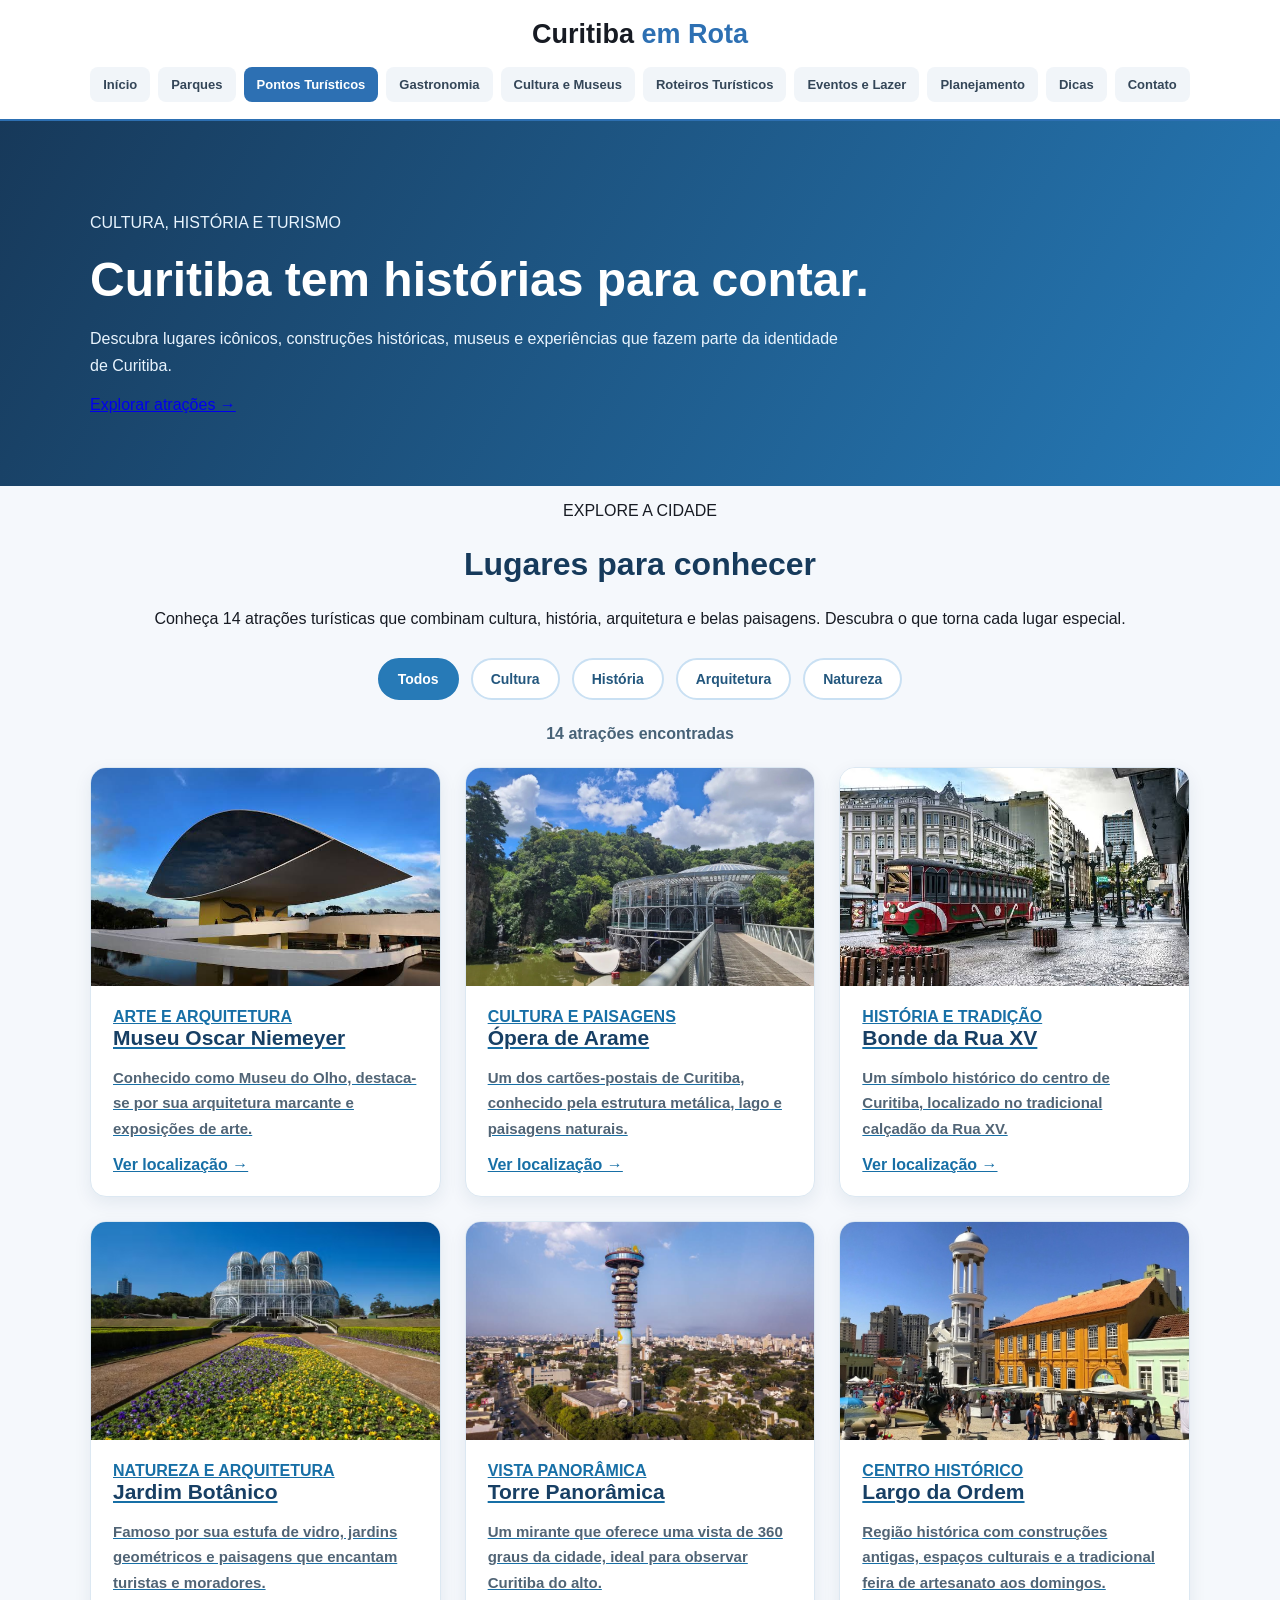
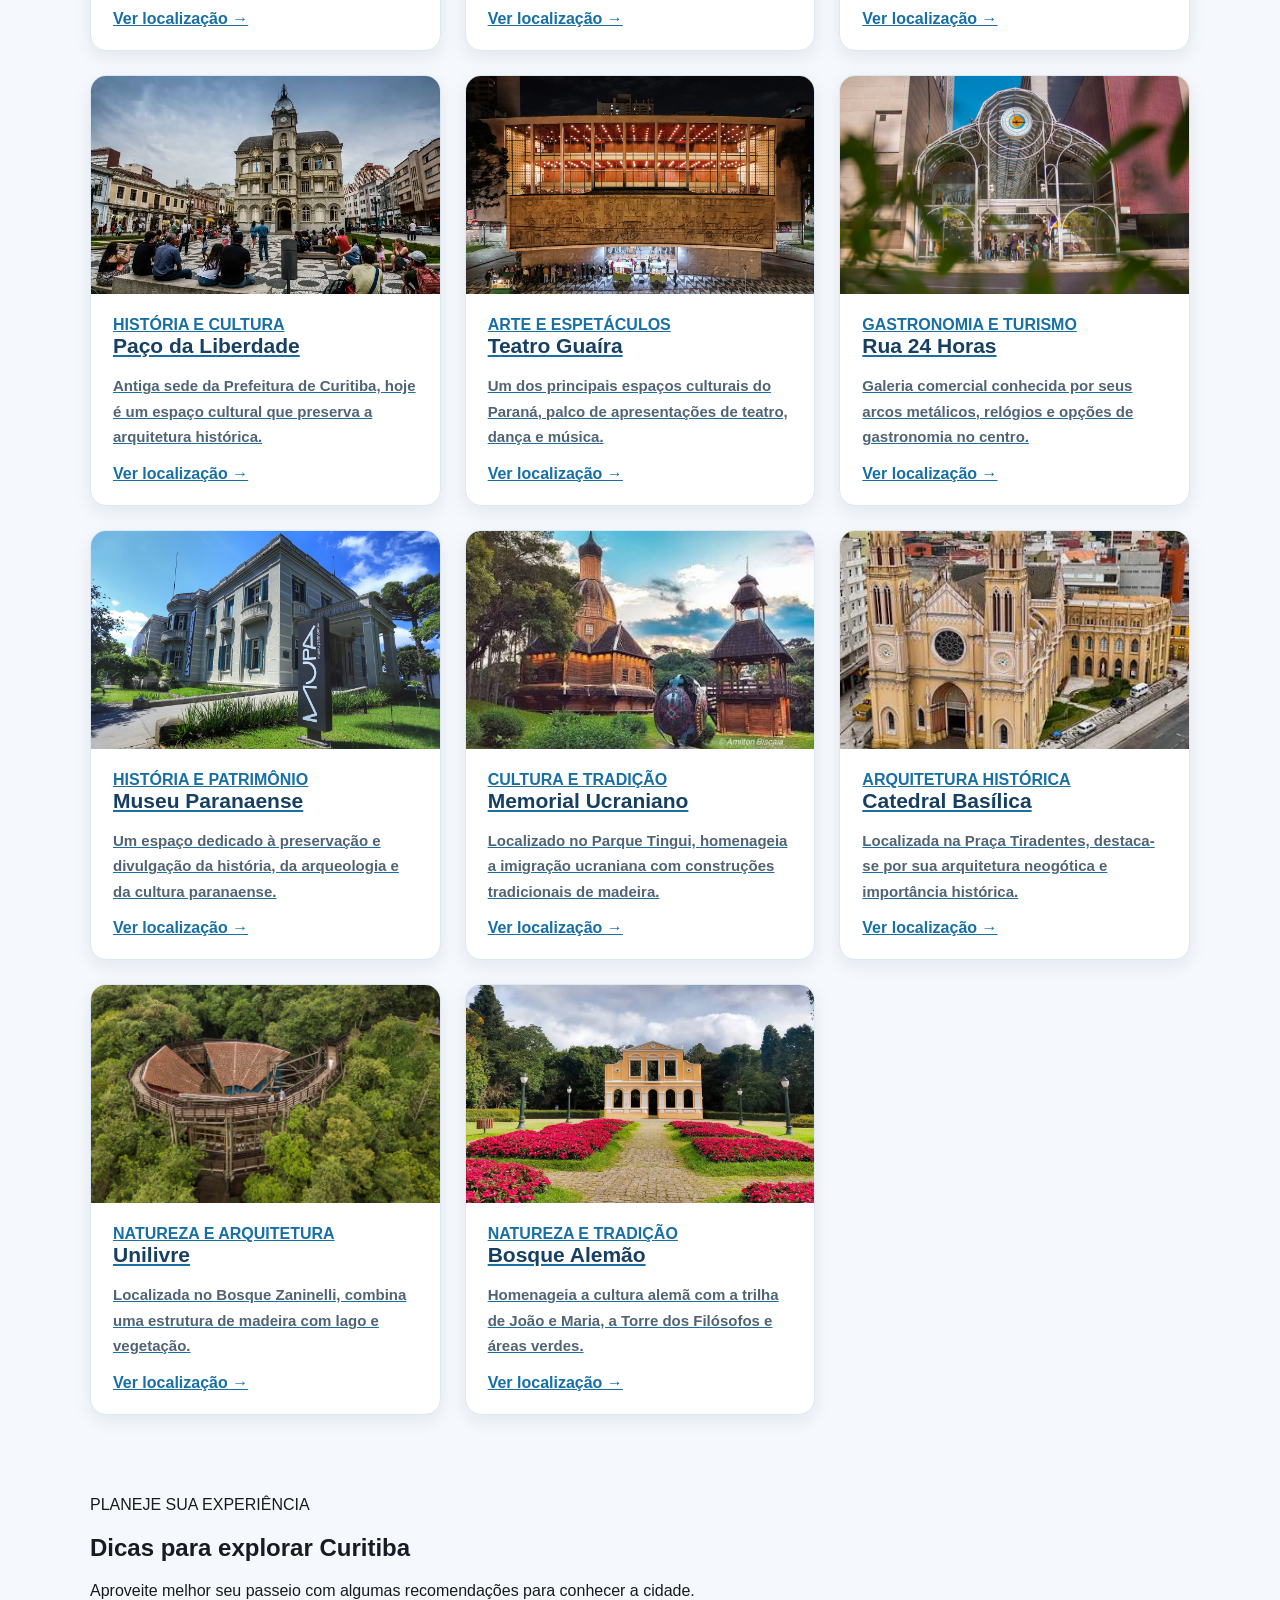
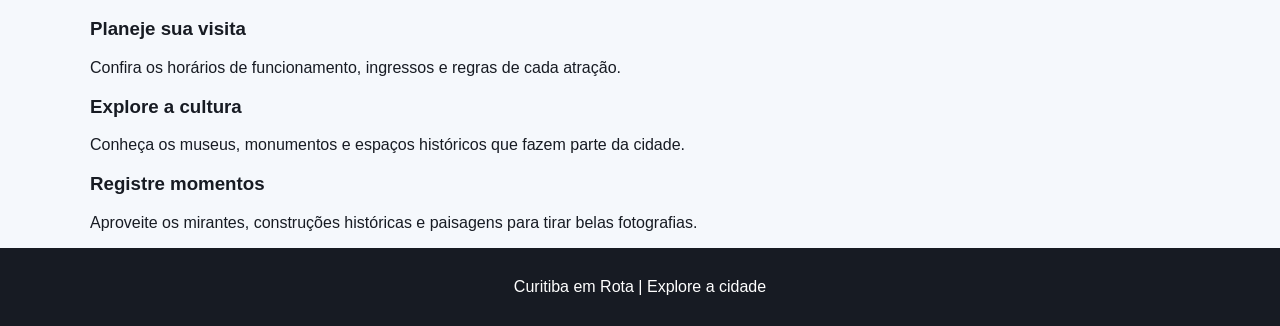
==== Projeto Curitiba em Rota.2026 - Copia/HTML/pontos.turisticos.html @ 4f5a489b "Primeira versão completa do Curitiba em Rota" ====
<!DOCTYPE html>
<html lang="pt-BR">

<head>
    <meta charset="UTF-8">
    <meta name="viewport" content="width=device-width, initial-scale=1.0">
    <meta name="description" content="Conheça os principais pontos turísticos, culturais e históricos de Curitiba.">

    <title>Pontos Turísticos | Curitiba em Rota</title>

    <link rel="stylesheet" href="../CSS/style.css">
    <script src="../JavaScripts/pontos.turisticos.js" defer></script>
</head>

<body class="pagina-turismo">

    <header class="topo">
        <div class="container topo-conteudo">

            <a href="index.html" class="logo">
                Curitiba <span>em Rota</span>
            </a>

            <nav class="menu" aria-label="Menu principal">
                <a href="index.html">Início</a>
                <a href="parques.html">Parques</a>
                <a href="pontos.turisticos.html" aria-current="page">Pontos Turísticos</a>
                <a href="gastronomia.html">Gastronomia</a>
                <a href="cultura.html">Cultura e Museus</a>
                <a href="roteiros.html">Roteiros Turísticos</a>
                <a href="eventos.html">Eventos e Lazer</a>
                <a href="planejamento.html">Planejamento</a>
                <a href="dicas.html">Dicas</a>
                <a href="contato.html">Contato</a>
            </nav>

        </div>
    </header>

    <main>

        <section class="tour-hero">
            <div class="container">

                <p class="tour-etiqueta">
                    CULTURA, HISTÓRIA E TURISMO
                </p>

                <h1>Curitiba tem histórias para contar.</h1>

                <p class="tour-descricao">
                    Descubra lugares icônicos, construções históricas,
                    museus e experiências que fazem parte da
                    identidade de Curitiba.
                </p>

                <a href="#atracoes" class="tour-botao">
                    Explorar atrações →
                </a>

            </div>
        </section>

        <section id="atracoes" class="tour-destinos container">

            <div class="tour-cabecalho">

                <p class="tour-subetiqueta">EXPLORE A CIDADE</p>

                <h2>Lugares para conhecer</h2>

                <p>
                    Conheça 14 atrações turísticas que combinam
                    cultura, história, arquitetura e belas paisagens.
                    Descubra o que torna cada lugar especial.
                </p>

            </div>

            <div class="tour-filtros" role="group" aria-label="Filtrar pontos turísticos">

                <button class="tour-filtro ativo" type="button"
                    data-filtro="todos" aria-pressed="true">
                    Todos
                </button>

                <button class="tour-filtro" type="button"
                    data-filtro="cultura" aria-pressed="false">
                    Cultura
                </button>

                <button class="tour-filtro" type="button"
                    data-filtro="historia" aria-pressed="false">
                    História
                </button>

                <button class="tour-filtro" type="button"
                    data-filtro="arquitetura" aria-pressed="false">
                    Arquitetura
                </button>

                <button class="tour-filtro" type="button"
                    data-filtro="natureza" aria-pressed="false">
                    Natureza
                </button>

            </div>

            <p id="tour-resultado" class="tour-resultado" aria-live="polite">
                14 atrações encontradas
            </p>

            <div class="tour-grade">

                <article class="tour-cartao" data-categorias="cultura arquitetura">
                    <a href="https://www.google.com/maps/search/?api=1&amp;query=Museu+Oscar+Niemeyer+Curitiba"
                        target="_blank" rel="noopener noreferrer">

                        <img src="../Imagem/images.mon.jpg"
                            alt="Museu Oscar Niemeyer" loading="lazy">

                        <div class="tour-cartao-conteudo">
                            <span>ARTE E ARQUITETURA</span>
                            <h3>Museu Oscar Niemeyer</h3>
                            <p>
                                Conhecido como Museu do Olho,
                                destaca-se por sua arquitetura
                                marcante e exposições de arte.
                            </p>
                            <strong>Ver localização →</strong>
                        </div>
                    </a>
                </article>

                <article class="tour-cartao" data-categorias="cultura arquitetura">
                    <a href="https://www.google.com/maps/search/?api=1&amp;query=Opera+de+Arame+Curitiba"
                        target="_blank" rel="noopener noreferrer">

                        <img src="../Imagem/opera-de-arame.pjg.png"
                            alt="Ópera de Arame" loading="lazy">

                        <div class="tour-cartao-conteudo">
                            <span>CULTURA E PAISAGENS</span>
                            <h3>Ópera de Arame</h3>
                            <p>
                                Um dos cartões-postais de Curitiba,
                                conhecido pela estrutura metálica,
                                lago e paisagens naturais.
                            </p>
                            <strong>Ver localização →</strong>
                        </div>
                    </a>
                </article>

                <article class="tour-cartao" data-categorias="historia">
                    <a href="https://www.google.com/maps/search/?api=1&amp;query=Bondinho+Rua+XV+Curitiba"
                        target="_blank" rel="noopener noreferrer">

                        <img src="../Imagem/bondinho.jpg"
                            alt="Bonde da Rua XV" loading="lazy">

                        <div class="tour-cartao-conteudo">
                            <span>HISTÓRIA E TRADIÇÃO</span>
                            <h3>Bonde da Rua XV</h3>
                            <p>
                                Um símbolo histórico do centro de Curitiba,
                                localizado no tradicional calçadão da Rua XV.
                            </p>
                            <strong>Ver localização →</strong>
                        </div>
                    </a>
                </article>

                <article class="tour-cartao" data-categorias="natureza arquitetura">
                    <a href="https://www.google.com/maps/search/?api=1&amp;query=Jardim+Botanico+Curitiba"
                        target="_blank" rel="noopener noreferrer">

                        <img src="../Imagem/Jardim botanico.png"
                            alt="Jardim Botânico de Curitiba" loading="lazy">

                        <div class="tour-cartao-conteudo">
                            <span>NATUREZA E ARQUITETURA</span>
                            <h3>Jardim Botânico</h3>
                            <p>
                                Famoso por sua estufa de vidro,
                                jardins geométricos e paisagens que encantam
                                turistas e moradores.
                            </p>
                            <strong>Ver localização →</strong>
                        </div>
                    </a>
                </article>

                <article class="tour-cartao" data-categorias="arquitetura">
                    <a href="https://www.google.com/maps/search/?api=1&amp;query=Torre+Panoramica+Curitiba"
                        target="_blank" rel="noopener noreferrer">

                        <img src="../Imagem/Torre.panoramica.jpg"
                            alt="Torre Panorâmica de Curitiba" loading="lazy">

                        <div class="tour-cartao-conteudo">
                            <span>VISTA PANORÂMICA</span>
                            <h3>Torre Panorâmica</h3>
                            <p>
                                Um mirante que oferece uma vista
                                de 360 graus da cidade, ideal para
                                observar Curitiba do alto.
                            </p>
                            <strong>Ver localização →</strong>
                        </div>
                    </a>
                </article>

                <article class="tour-cartao" data-categorias="historia cultura">
                    <a href="https://www.google.com/maps/search/?api=1&amp;query=Largo+da+Ordem+Curitiba"
                        target="_blank" rel="noopener noreferrer">

                        <img src="../Imagem/largo da ordem.jpg"
                            alt="Largo da Ordem" loading="lazy">

                        <div class="tour-cartao-conteudo">
                            <span>CENTRO HISTÓRICO</span>
                            <h3>Largo da Ordem</h3>
                            <p>
                                Região histórica com construções antigas,
                                espaços culturais e a tradicional
                                feira de artesanato aos domingos.
                            </p>
                            <strong>Ver localização →</strong>
                        </div>
                    </a>
                </article>

                <article class="tour-cartao" data-categorias="historia cultura arquitetura">
                    <a href="https://www.google.com/maps/search/?api=1&amp;query=Paco+da+Liberdade+Curitiba"
                        target="_blank" rel="noopener noreferrer">

                        <img src="../Imagem/paçodaliberdade.jpg"
                            alt="Paço da Liberdade" loading="lazy">

                        <div class="tour-cartao-conteudo">
                            <span>HISTÓRIA E CULTURA</span>
                            <h3>Paço da Liberdade</h3>
                            <p>
                                Antiga sede da Prefeitura de Curitiba,
                                hoje é um espaço cultural que preserva
                                a arquitetura histórica.
                            </p>
                            <strong>Ver localização →</strong>
                        </div>
                    </a>
                </article>

                <article class="tour-cartao" data-categorias="cultura arquitetura">
                    <a href="https://www.google.com/maps/search/?api=1&amp;query=Teatro+Guaira+Curitiba"
                        target="_blank" rel="noopener noreferrer">

                        <img src="../Imagem/teatro.guaira.jpg"
                            alt="Teatro Guaíra" loading="lazy">

                        <div class="tour-cartao-conteudo">
                            <span>ARTE E ESPETÁCULOS</span>
                            <h3>Teatro Guaíra</h3>
                            <p>
                                Um dos principais espaços culturais do Paraná,
                                palco de apresentações de teatro,
                                dança e música.
                            </p>
                            <strong>Ver localização →</strong>
                        </div>
                    </a>
                </article>

                <article class="tour-cartao" data-categorias="cultura arquitetura">
                    <a href="https://www.google.com/maps/search/?api=1&amp;query=Rua+24+Horas+Curitiba"
                        target="_blank" rel="noopener noreferrer">

                        <img src="../Imagem/rua24horas.jpg"
                            alt="Rua 24 Horas" loading="lazy">

                        <div class="tour-cartao-conteudo">
                            <span>GASTRONOMIA E TURISMO</span>
                            <h3>Rua 24 Horas</h3>
                            <p>
                                Galeria comercial conhecida por seus
                                arcos metálicos, relógios e opções
                                de gastronomia no centro.
                            </p>
                            <strong>Ver localização →</strong>
                        </div>
                    </a>
                </article>

                <article class="tour-cartao" data-categorias="historia cultura">
                    <a href="https://www.google.com/maps/search/?api=1&amp;query=Museu+Paranaense+Curitiba"
                        target="_blank" rel="noopener noreferrer">

                        <img src="../Imagem/museu-paranaense.jpg"
                            alt="Museu Paranaense" loading="lazy">

                        <div class="tour-cartao-conteudo">
                            <span>HISTÓRIA E PATRIMÔNIO</span>
                            <h3>Museu Paranaense</h3>
                            <p>
                                Um espaço dedicado à preservação
                                e divulgação da história, da arqueologia
                                e da cultura paranaense.
                            </p>
                            <strong>Ver localização →</strong>
                        </div>
                    </a>
                </article>

                <article class="tour-cartao" data-categorias="historia cultura arquitetura">
                    <a href="https://www.google.com/maps/search/?api=1&amp;query=Memorial+Ucraniano+Curitiba"
                        target="_blank" rel="noopener noreferrer">

                        <img src="../Imagem/Memorial.ucraniano02.jpg"
                            alt="Memorial Ucraniano" loading="lazy">

                        <div class="tour-cartao-conteudo">
                            <span>CULTURA E TRADIÇÃO</span>
                            <h3>Memorial Ucraniano</h3>
                            <p>
                                Localizado no Parque Tingui,
                                homenageia a imigração ucraniana
                                com construções tradicionais de madeira.
                            </p>
                            <strong>Ver localização →</strong>
                        </div>
                    </a>
                </article>

                <article class="tour-cartao" data-categorias="historia arquitetura">
                    <a href="https://www.google.com/maps/search/?api=1&amp;query=Catedral+Basilica+Curitiba"
                        target="_blank" rel="noopener noreferrer">

                        <img src="../Imagem/catedral.basilica.jpg"
                            alt="Catedral Basílica de Curitiba" loading="lazy">

                        <div class="tour-cartao-conteudo">
                            <span>ARQUITETURA HISTÓRICA</span>
                            <h3>Catedral Basílica</h3>
                            <p>
                                Localizada na Praça Tiradentes,
                                destaca-se por sua arquitetura neogótica
                                e importância histórica.
                            </p>
                            <strong>Ver localização →</strong>
                        </div>
                    </a>
                </article>

                <article class="tour-cartao" data-categorias="natureza arquitetura">
                    <a href="https://www.google.com/maps/search/?api=1&amp;query=Universidade+Livre+do+Meio+Ambiente+Curitiba"
                        target="_blank" rel="noopener noreferrer">

                        <img src="../Imagem/Unilivre,jpg.jpg"
                            alt="Universidade Livre do Meio Ambiente" loading="lazy">

                        <div class="tour-cartao-conteudo">
                            <span>NATUREZA E ARQUITETURA</span>
                            <h3>Unilivre</h3>
                            <p>
                                Localizada no Bosque Zaninelli,
                                combina uma estrutura de madeira
                                com lago e vegetação.
                            </p>
                            <strong>Ver localização →</strong>
                        </div>
                    </a>
                </article>

                <article class="tour-cartao" data-categorias="natureza cultura">
                    <a href="https://www.google.com/maps/search/?api=1&amp;query=Bosque+Alemao+Curitiba"
                        target="_blank" rel="noopener noreferrer">

                        <img src="../Imagem/bosque-alemao.jpg"
                            alt="Bosque Alemão" loading="lazy">

                        <div class="tour-cartao-conteudo">
                            <span>NATUREZA E TRADIÇÃO</span>
                            <h3>Bosque Alemão</h3>
                            <p>
                                Homenageia a cultura alemã
                                com a trilha de João e Maria,
                                a Torre dos Filósofos e áreas verdes.
                            </p>
                            <strong>Ver localização →</strong>
                        </div>
                    </a>
                </article>

            </div>
        </section>

        <section class="tour-final">

            <div class="container">

                <p class="tour-subetiqueta">
                    PLANEJE SUA EXPERIÊNCIA
                </p>

                <h2>Dicas para explorar Curitiba</h2>

                <p>
                    Aproveite melhor seu passeio com algumas
                    recomendações para conhecer a cidade.
                </p>

                <div class="tour-dicas">

                    <article class="tour-dica">
                        <h3>Planeje sua visita</h3>
                        <p>
                            Confira os horários de funcionamento,
                            ingressos e regras de cada atração.
                        </p>
                    </article>

                    <article class="tour-dica">
                        <h3>Explore a cultura</h3>
                        <p>
                            Conheça os museus, monumentos e espaços
                            históricos que fazem parte da cidade.
                        </p>
                    </article>

                    <article class="tour-dica">
                        <h3>Registre momentos</h3>
                        <p>
                            Aproveite os mirantes, construções históricas
                            e paisagens para tirar belas fotografias.
                        </p>
                    </article>

                </div>

            </div>
        </section>

    </main>

    <footer class="rodape">
        <p>Curitiba em Rota | Explore a cidade</p>
    </footer>

</body>
</html>
---- Projeto Curitiba em Rota.2026 - Copia/CSS/style.css ----
:root {
    --azul: #2d70b3;
    --azul-escuro: #20588f;
    --azul-claro: #eaf3fe;
    --preto: #171b23;
    --branco: #ffffff;
    --fundo: #f3f6fa;
    --cinza: #536276;
    --borda: #c5dcf3;
    --sombra: 0 6px 18px rgba(0, 0, 0, 0.08);
}

* {
    box-sizing: border-box;
}

html {
    scroll-behavior: smooth;
}

body {
    margin: 0;
    font-family: Arial, Helvetica, sans-serif;
    background: var(--fundo);
    color: var(--preto);
}

.container {
    width: 90%;
    max-width: 1100px;
    margin: 0 auto;
}

img {
    max-width: 100%;
}

button,
input,
textarea,
select {
    font-family: inherit;
}

a:focus-visible,
button:focus-visible,
summary:focus-visible {
    outline: 3px solid var(--azul);
    outline-offset: 3px;
}

.topo {
    box-shadow: 0 2px 10px rgba(0, 0, 0, 0.05);
}

.topo-conteudo {
    min-height: 85px;
    display: flex;
    justify-content: space-between;
    align-items: center;
    gap: 20px;
}

.logo {
    color: var(--preto);
    font-size: 26px;
    font-weight: bold;
    text-decoration: none;
    white-space: nowrap;
}

.logo span {
    color: var(--azul);
}

.menu {
    display: flex;
    align-items: center;
    justify-content: flex-end;
    flex-wrap: wrap;
    gap: 12px 22px;
}

.menu a {
    color: var(--preto);
    font-size: 15px;
    font-weight: 500;
    transition: color 0.3s ease;
}

.menu a:hover,
.menu a[aria-current="page"] {
    color: var(--azul);
}

.rodape {
    background: var(--preto);
    color: var(--branco);
    padding: 30px 20px;
    text-align: center;
}

.rodape p {
    color: var(--branco);
    margin: 0;
}

.rodape small {
    color: #d7e9fc;
}

.destaque {
    background: var(--azul-escuro);
    color: var(--branco);
    padding: 95px 0;
}

.etiqueta {
    color: #d7e9fc;
    font-size: 13px;
    font-weight: bold;
    letter-spacing: 2px;
    margin: 0 0 20px;
}

.destaque h1 {
    color: var(--branco);
    font-size: 48px;
    line-height: 1.2;
    margin: 0 0 20px;
}

.destaque-texto {
    color: #f0f6fd;
    font-size: 18px;
    line-height: 1.7;
    max-width: 550px;
    margin: 0 0 35px;
}

.destaque.destaque-inicio {
    position: relative;
    overflow: hidden;
    isolation: isolate;
    min-height: 520px;
    display: flex;
    align-items: center;
    background: var(--azul-escuro);
}

.destaque-inicio .slide {
    position: absolute;
    inset: 0;
    background-size: cover;
    background-position: center;
    background-repeat: no-repeat;
    opacity: 0;
    z-index: 0;
    transition: opacity 1s ease-in-out;
}

.destaque-inicio .slide.ativo {
    opacity: 1;
}

.destaque-inicio::before {
    content: "";
    position: absolute;
    inset: 0;
    background: linear-gradient(
        90deg,
        rgba(12, 36, 65, 0.70),
        rgba(12, 36, 65, 0.35) 55%,
        rgba(12, 36, 65, 0.12)
    );
    z-index: 1;
    pointer-events: none;
}

.destaque-inicio > .container {
    position: relative;
    z-index: 2;
}

.destaque-inicio h1,
.destaque-inicio .destaque-texto,
.destaque-inicio .etiqueta {
    text-shadow: 0 2px 8px rgba(0, 0, 0, 0.45);
}

.botao {
    display: inline-block;
    background: var(--branco);
    color: var(--azul-escuro);
    padding: 15px 25px;
    border-radius: 9px;
    text-decoration: none;
    font-weight: bold;
    box-shadow: 0 4px 12px rgba(0, 0, 0, 0.12);
    transition: background 0.3s, transform 0.3s;
}

.botao:hover {
    background: var(--azul-claro);
    transform: translateY(-3px);
}

.destinos {
    padding: 65px 0 70px;
}

.destinos h2,
.catalogo-parques h2 {
    color: var(--preto);
    font-size: 30px;
    margin: 0 0 15px;
}

.subtitulo {
    color: var(--cinza);
    font-size: 16px;
    line-height: 1.7;
    margin: 0 0 30px;
}

.grade-cartoes {
    display: grid;
    grid-template-columns: repeat(2, minmax(0, 1fr));
    gap: 25px;
    align-items: stretch;
}

.cartao {
    position: relative;
    display: flex;
    flex-direction: column;
    min-width: 0;
    background: linear-gradient(180deg, #ffffff, #edf5ff);
    border: 2px solid var(--borda);
    border-radius: 16px;
    overflow: hidden;
    color: var(--preto);
    text-decoration: none;
    box-shadow: var(--sombra);
    transition: transform 0.3s, box-shadow 0.3s;
}

.cartao::before {
    content: "";
    display: block;
    width: 100%;
    height: 6px;
    flex-shrink: 0;
    background: var(--azul);
}

.cartao:hover {
    transform: translateY(-6px);
    border-color: var(--azul);
    box-shadow: 0 10px 25px rgba(45, 112, 179, 0.20);
}

.cartao img {
    display: block;
    width: 100%;
    height: 230px;
    object-fit: cover;
}

.cartao-conteudo {
    padding: 22px;
    flex: 1;
}

.cartao h3 {
    color: var(--azul-escuro);
    font-size: 21px;
    margin: 0 0 12px;
    text-align: left;
}

.cartao p {
    color: #3f4a57;
    font-size: 15px;
    line-height: 1.6;
    margin: 0;
    text-align: left;
}

.cartao-conteudo p + p {
    margin-top: 15px;
}

.pagina-parques .destaque {
    background: var(--azul-escuro);
    padding: 40px 0;
    min-height: 220px;
}

.pagina-parques .destaque h1 {
    font-size: 36px;
    margin-bottom: 12px;
}

.pagina-parques .destaque-texto {
    font-size: 16px;
    margin-bottom: 18px;
    line-height: 1.5;
}

.pagina-parques .etiqueta {
    margin-bottom: 12px;
}

.pagina-parques .parques-detalhados {
    display: grid;
    grid-template-columns: repeat(2, minmax(0, 1fr));
    gap: 25px;
    align-items: stretch;
}

.pagina-parques .parque-detalhado {
    display: flex;
    flex-direction: column;
    position: relative;
    min-width: 0;
    margin: 0;
    padding: 0;
    max-width: none;
    overflow: hidden;
    background: linear-gradient(180deg, #ffffff, #edf5ff);
    border: 2px solid var(--borda);
    border-radius: 16px;
    box-shadow: var(--sombra);
    transition: transform 0.3s, box-shadow 0.3s;
}

.pagina-parques .parque-detalhado::before {
    content: "";
    display: block;
    height: 6px;
    width: 100%;
    flex-shrink: 0;
    background: var(--azul);
}

.pagina-parques .parque-detalhado:hover {
    transform: translateY(-6px);
    border-color: var(--azul);
    box-shadow: 0 10px 25px rgba(45, 112, 179, 0.20);
}

.pagina-parques .parque-foto {
    display: block;
    width: 100%;
    max-width: none;
    height: 260px;
    object-fit: cover;
    margin: 0;
    border-radius: 0;
}

.pagina-parques .parque-informacoes {
    display: flex;
    flex-direction: column;
    flex: 1;
    padding: 25px;
}

.pagina-parques .parque-titulo {
    display: flex;
    justify-content: space-between;
    align-items: flex-start;
    flex-wrap: wrap;
    gap: 12px;
    margin-bottom: 15px;
}

.pagina-parques .parque-titulo h3 {
    color: var(--azul-escuro);
    font-size: 23px;
    margin: 0;
    text-align: left;
}

.pagina-parques .parque-tag {
    background: #d7e9fc;
    color: var(--azul-escuro);
    padding: 7px 12px;
    border-radius: 20px;
    font-size: 12px;
    font-weight: bold;
}

.pagina-parques .parque-informacoes p {
    color: #3f4a57;
    font-size: 15px;
    line-height: 1.6;
    margin: 0 0 15px;
    text-align: left;
}

.pagina-parques .parque-local {
    margin-top: 10px;
}

.pagina-parques .parque-informacoes .parque-gratuito {
    color: #177347;
    font-weight: bold;
}

.pagina-parques .parque-atividades {
    background: var(--azul-claro);
    padding: 18px;
    border-radius: 10px;
    margin: 10px 0 20px;
}

.pagina-parques .parque-atividades h4 {
    color: var(--azul-escuro);
    font-size: 16px;
    margin: 0 0 10px;
}

.pagina-parques .parque-informacoes .parque-atividades p {
    margin: 0;
}

.pagina-parques .botao-localizacao {
    display: block;
    margin-top: auto;
    background: var(--azul);
    color: #ffffff;
    padding: 15px;
    border-radius: 9px;
    text-align: center;
    text-decoration: none;
    font-weight: bold;
    transition: background 0.3s, transform 0.3s;
}

.pagina-parques .botao-localizacao:hover {
    background: var(--azul-escuro);
    transform: translateY(-2px);
}

.pagina-parques .parques-lista {
    display: grid;
    grid-template-columns: repeat(3, minmax(0, 1fr));
    gap: 20px;
    margin-top: 30px;
}

.pagina-parques .parque-item {
    min-width: 0;
    background: linear-gradient(180deg, #ffffff, #edf5ff);
    border: 2px solid var(--borda);
    border-radius: 14px;
    padding: 25px;
    box-shadow: var(--sombra);
    transition: transform 0.3s, box-shadow 0.3s;
}

.pagina-parques .parque-item:hover {
    transform: translateY(-5px);
    border-color: var(--azul);
    box-shadow: 0 8px 20px rgba(45, 112, 179, 0.15);
}

.pagina-parques .parque-item h3 {
    color: var(--azul-escuro);
    font-size: 18px;
    margin: 0 0 10px;
}

.pagina-parques .parque-item p {
    color: var(--cinza);
    font-size: 14px;
    line-height: 1.6;
    margin: 0;
}

.catalogo-parques {
    padding: 30px 0 80px;
}

.etiqueta-catalogo {
    color: var(--azul);
    font-size: 13px;
    font-weight: bold;
    letter-spacing: 2px;
}

.catalogo-lista {
    background: #ffffff;
    border: 2px solid var(--borda);
    border-radius: 14px;
    padding: 22px;
    margin-top: 25px;
    box-shadow: var(--sombra);
}

.catalogo-lista summary {
    color: var(--azul-escuro);
    font-size: 18px;
    font-weight: bold;
    cursor: pointer;
}

.catalogo-lista summary:hover {
    color: var(--azul);
}

.nomes-parques {
    display: grid;
    grid-template-columns: repeat(3, minmax(0, 1fr));
    gap: 15px;
    list-style: none;
    padding: 20px 0;
    margin: 0;
}

.nomes-parques li {
    background: var(--azul-claro);
    padding: 15px;
    border-radius: 9px;
    color: var(--preto);
    font-size: 15px;
    transition: background 0.3s, transform 0.3s;
}

.nomes-parques li:hover {
    background: #d2e6fb;
    transform: translateY(-2px);
}

.aviso-catalogo {
    color: var(--cinza);
    font-size: 13px;
    margin-top: 20px;
}

.pagina-turismo {
    background: #f5f8fc;
}

.tour-hero {
    background: linear-gradient(120deg, #17395a, #267bb9);
    color: #ffffff;
    padding: 72px 0;
}

.tour-hero h1 {
    color: #ffffff;
    font-size: clamp(32px, 4vw, 48px);
    margin: 0 0 18px;
}

.tour-hero p {
    color: #e8f4fe;
    line-height: 1.7;
    max-width: 760px;
}

.tour-cabecalho {
    text-align: center;
    margin: 0 auto 30px;
}

.tour-cabecalho h2 {
    font-size: 32px;
    color: #163a5b;
}

.tour-filtros {
    display: flex;
    flex-wrap: wrap;
    justify-content: center;
    gap: 12px;
    margin: 25px 0;
}

.tour-filtro {
    font: inherit;
    font-size: 14px;
    font-weight: bold;
    padding: 11px 18px;
    border-radius: 999px;
    background: #ffffff;
    color: #23577e;
    border: 2px solid #c9e0f3;
    cursor: pointer;
    transition: 0.25s ease;
}

.tour-filtro:hover,
.tour-filtro.ativo,
.tour-filtro[aria-pressed="true"] {
    background: #277ab7;
    color: #ffffff;
    border-color: #277ab7;
}

#tour-resultado {
    display: block;
    text-align: center;
    color: #476277;
    font-weight: bold;
    margin: 8px 0 24px;
}

.tour-grade {
    display: grid;
    grid-template-columns: repeat(3, minmax(0, 1fr));
    gap: 24px;
    padding-bottom: 65px;
}

.tour-cartao {
    display: flex;
    flex-direction: column;
    min-width: 0;
    background: #ffffff;
    border: 1px solid #dce8f2;
    border-radius: 16px;
    overflow: hidden;
    box-shadow: 0 6px 18px rgba(15, 52, 83, 0.08);
    transition: transform 0.25s, box-shadow 0.25s;
}

.tour-cartao:hover {
    transform: translateY(-5px);
    box-shadow: 0 12px 28px rgba(15, 52, 83, 0.16);
}

.tour-cartao img {
    display: block;
    width: 100%;
    aspect-ratio: 16 / 10;
    height: auto;
    object-fit: cover;
}

.tour-cartao-conteudo {
    flex: 1;
    padding: 22px;
}

.tour-cartao h3 {
    color: #173f64;
    font-size: 21px;
    margin: 0 0 12px;
}

.tour-cartao p {
    color: #516475;
    font-size: 15px;
    line-height: 1.7;
}

.tour-cartao a {
    color: #176fa6;
    font-weight: bold;
}

.tour-cartao[hidden] {
    display: none !important;
}

.pagina-gastronomia {
    --g-azul: #176fa6;
    --g-creme: #fffaf4;
    --g-texto: #3a4651;
    background: var(--g-creme);
    color: var(--g-texto);
}

.pagina-gastronomia .menu a[aria-current="page"] {
    color: var(--g-azul);
}

.pagina-gastronomia .gastro-banner {
    position: relative;
    overflow: hidden;
    background: linear-gradient(
        118deg,
        #103b62 0%,
        #176fa6 64%,
        #2387b8 100%
    );
    color: #ffffff;
    padding: 70px 0;
}

.pagina-gastronomia .gastro-banner::before {
    content: "";
    position: absolute;
    top: -125px;
    right: -120px;
    width: 330px;
    height: 330px;
    border-radius: 50%;
    background: rgba(255, 191, 77, 0.11);
    pointer-events: none;
}

.pagina-gastronomia .gastro-banner-grade {
    position: relative;
    display: grid;
    grid-template-columns: repeat(2, minmax(0, 1fr));
    align-items: center;
    gap: 48px;
}

.pagina-gastronomia .gastro-banner-texto {
    min-width: 0;
}

.pagina-gastronomia .gastro-etiqueta {
    display: inline-block;
    background: #ed6b26;
    color: #ffffff;
    padding: 9px 15px;
    border-radius: 30px;
    font-size: 12px;
    font-weight: 800;
    letter-spacing: 1.2px;
    margin: 0 0 20px;
}

.pagina-gastronomia .gastro-banner h1 {
    color: #ffffff;
    font-size: clamp(32px, 4.2vw, 50px);
    line-height: 1.14;
    margin: 0 0 20px;
}

.pagina-gastronomia .gastro-banner-texto > p:not(.gastro-etiqueta) {
    color: #eaf5fd;
    font-size: 16px;
    line-height: 1.8;
    max-width: 510px;
    margin: 0 0 28px;
}

.pagina-gastronomia .gastro-botao {
    display: inline-block;
    background: #ed6b26;
    color: #ffffff;
    padding: 14px 24px;
    border-radius: 9px;
    text-decoration: none;
    font-size: 15px;
    font-weight: 800;
    box-shadow: 0 6px 16px rgba(0, 0, 0, 0.12);
    transition: background 0.25s, transform 0.25s;
}

.pagina-gastronomia .gastro-botao:hover {
    background: #cb4e12;
    transform: translateY(-3px);
}

.pagina-gastronomia .gastro-banner-imagem {
    min-width: 0;
    overflow: hidden;
    border-radius: 20px;
    border: 4px solid rgba(255, 255, 255, 0.85);
    box-shadow: 0 16px 35px rgba(7, 32, 58, 0.22);
}

.pagina-gastronomia .gastro-banner-imagem img {
    display: block;
    width: 100%;
    height: 350px;
    object-fit: cover;
}

.pagina-gastronomia .gastro-introducao {
    text-align: center;
    padding: 75px 0 65px;
}

.pagina-gastronomia .gastro-etiqueta-secao {
    color: #c64e20;
    font-size: 12px;
    font-weight: 800;
    letter-spacing: 1.6px;
    text-transform: uppercase;
    margin: 0 0 14px;
}

.pagina-gastronomia .gastro-introducao h2,
.pagina-gastronomia .gastro-titulo-secao h2 {
    color: #143e5d;
    font-size: clamp(27px, 3vw, 35px);
    line-height: 1.25;
    margin: 0 0 18px;
}

.pagina-gastronomia .gastro-introducao > p:last-child {
    color: #536170;
    font-size: 16px;
    line-height: 1.8;
    max-width: 760px;
    margin: 0 auto;
}

.pagina-gastronomia .gastro-pratos {
    padding: 5px 0 85px;
}

.pagina-gastronomia .gastro-titulo-secao {
    text-align: center;
    max-width: 760px;
    margin: 0 auto 38px;
}

.pagina-gastronomia .gastro-titulo-secao > p:last-child {
    color: #536170;
    font-size: 16px;
    line-height: 1.75;
    margin: 0;
}

.pagina-gastronomia .gastro-grade {
    display: grid;
    grid-template-columns: repeat(2, minmax(0, 1fr));
    gap: 25px;
    align-items: stretch;
}

.pagina-gastronomia .gastro-cartao {
    display: flex;
    flex-direction: column;
    min-width: 0;
    background: #ffffff;
    border: 1px solid #ebdfd3;
    border-bottom: 4px solid #ed6b26;
    border-radius: 16px;
    overflow: hidden;
    box-shadow: 0 6px 20px rgba(27, 54, 75, 0.08);
    transition: transform 0.25s, box-shadow 0.25s;
}

.pagina-gastronomia .gastro-cartao:nth-child(even) {
    border-bottom-color: #176fa6;
}

.pagina-gastronomia .gastro-cartao:hover {
    transform: translateY(-5px);
    box-shadow: 0 14px 28px rgba(27, 54, 75, 0.14);
}

.pagina-gastronomia .gastro-foto {
    height: 242px;
    overflow: hidden;
}

.pagina-gastronomia .gastro-foto img {
    display: block;
    width: 100%;
    height: 100%;
    object-fit: cover;
    transition: transform 0.35s ease;
}

.pagina-gastronomia .gastro-cartao:hover .gastro-foto img {
    transform: scale(1.045);
}

.pagina-gastronomia .gastro-cartao-conteudo {
    display: flex;
    flex-direction: column;
    align-items: flex-start;
    flex: 1;
    padding: 25px;
}

.pagina-gastronomia .gastro-tag {
    display: inline-block;
    background: #ffecdd;
    color: #a83f16;
    border-radius: 6px;
    padding: 7px 10px;
    margin-bottom: 14px;
    font-size: 11px;
    font-weight: 800;
}

.pagina-gastronomia .gastro-cartao:nth-child(even) .gastro-tag {
    background: #e4f2fc;
    color: #146796;
}

.pagina-gastronomia .gastro-cartao h3,
.pagina-gastronomia .gastro-lugar h3 {
    color: #163d5b;
    font-size: 23px;
    line-height: 1.3;
    margin: 0 0 13px;
}

.pagina-gastronomia .gastro-cartao-conteudo > p,
.pagina-gastronomia .gastro-lugar-conteudo > p {
    color: #526171;
    font-size: 15px;
    line-height: 1.75;
    margin: 0 0 16px;
}

.pagina-gastronomia .gastro-curiosidade {
    background: #fff3e6;
    border-left: 4px solid #ed6b26;
    border-radius: 0 8px 8px 0;
    padding: 14px 16px;
    width: 100%;
    margin: auto 0 10px !important;
}

.pagina-gastronomia .gastro-curiosidade strong {
    color: #a83f16;
}

.pagina-gastronomia .gastro-favoritos-contador {
    text-align: center;
    color: #176fa6;
    font-size: 15px;
    font-weight: bold;
    margin: 0 0 25px;
}

.pagina-gastronomia .gastro-favoritar {
    display: inline-flex;
    align-items: center;
    justify-content: center;
    align-self: flex-start;
    background: #fff0e4;
    color: #b94d1c;
    border: 2px solid #f2c5a8;
    border-radius: 9px;
    padding: 13px 22px;
    font-size: 14px;
    font-weight: bold;
    cursor: pointer;
    margin-top: 25px;
    margin-bottom: 5px;
    transition: background 0.25s, transform 0.25s;
}

.pagina-gastronomia .gastro-favoritar:hover {
    background: #ffe1cc;
    transform: translateY(-2px);
}

.pagina-gastronomia .gastro-favoritar.favoritado {
    background: #ed6b26;
    border-color: #ed6b26;
    color: #ffffff;
}

.pagina-gastronomia .gastro-favoritar.favoritado:hover {
    background: #c8531b;
}

.pagina-gastronomia .gastro-experiencias {
    background: #edf4fa;
    padding: 80px 0;
}

.pagina-gastronomia .gastro-lugares {
    display: grid;
    grid-template-columns: repeat(2, minmax(0, 1fr));
    gap: 25px;
}

.pagina-gastronomia .gastro-lugar {
    display: flex;
    flex-direction: column;
    min-width: 0;
    background: #ffffff;
    border: 1px solid #dce8f2;
    border-radius: 16px;
    overflow: hidden;
    box-shadow: 0 6px 20px rgba(27, 54, 75, 0.08);
    transition: transform 0.25s, box-shadow 0.25s;
}

.pagina-gastronomia .gastro-lugar:hover {
    transform: translateY(-5px);
    box-shadow: 0 14px 28px rgba(27, 54, 75, 0.14);
}

.pagina-gastronomia .gastro-lugar > img {
    display: block;
    width: 100%;
    height: 255px;
    object-fit: cover;
}

.pagina-gastronomia .gastro-lugar-conteudo {
    display: flex;
    flex-direction: column;
    align-items: flex-start;
    flex: 1;
    padding: 26px;
}

.pagina-gastronomia .gastro-lugar-conteudo > p {
    margin-bottom: 22px;
}

.pagina-gastronomia .gastro-link {
    display: inline-block;
    background: #176fa6;
    color: #ffffff;
    padding: 12px 20px;
    border-radius: 8px;
    text-decoration: none;
    font-size: 14px;
    font-weight: bold;
    margin-top: auto;
    transition: background 0.25s, transform 0.25s;
}

.pagina-gastronomia .gastro-link:hover {
    background: #ed6b26;
    transform: translateY(-2px);
}

.pagina-gastronomia .gastro-lista-tipica {
    padding-bottom: 110px;
}

.pagina-gastronomia .gastro-lista-grade {
    display: flex;
    flex-direction: column;
    gap: 20px;
    max-width: 950px;
    margin: 0 auto;
}

.pagina-gastronomia .gastro-lista-item {
    display: grid;
    grid-template-columns: 240px minmax(0, 1fr);
    min-height: 185px;
    align-items: stretch;
    background: #ffffff;
    border: 1px solid #e8e0d8;
    border-radius: 15px;
    overflow: hidden;
    box-shadow: 0 5px 18px rgba(0, 0, 0, 0.07);
    transition: transform 0.3s ease;
}

.pagina-gastronomia .gastro-lista-item:hover {
    transform: translateY(-4px);
}

.pagina-gastronomia .gastro-lista-img {
    display: block;
    width: 240px;
    height: 185px;
    min-height: 0;
    max-width: 100%;
    object-fit: cover;
    object-position: center;
    align-self: center;
}

.pagina-gastronomia .gastro-lista-conteudo {
    display: flex;
    flex-direction: column;
    align-items: flex-start;
    justify-content: center;
    min-width: 0;
    padding: 23px 28px;
}

.pagina-gastronomia .gastro-lista-numero {
    display: inline-block;
    background: #fff0df;
    color: #c65318;
    padding: 7px 12px;
    border-radius: 20px;
    font-size: 13px;
    font-weight: bold;
    margin-bottom: 12px;
}

.pagina-gastronomia .gastro-lista-item h3 {
    color: #153f61;
    font-size: 22px;
    line-height: 1.3;
    margin: 0 0 10px;
}

.pagina-gastronomia .gastro-lista-item p {
    color: #526171;
    font-size: 15px;
    line-height: 1.65;
    margin: 0;
}

.pagina-cultura {
    background: #f3f6fa;
    color: #171b23;
}

.pagina-cultura .container {
    width: 90%;
    max-width: 1100px;
    margin-left: auto;
    margin-right: auto;
}

.pagina-cultura .topo {
    background: #ffffff;
    box-shadow: 0 2px 10px rgba(0, 0, 0, 0.05);
}

.pagina-cultura .menu a,
.pagina-cultura .menu a[aria-current="page"] {
    background: transparent;
    border-radius: 0;
    padding: 0;
    color: #171b23;
    font-size: 15px;
    font-weight: 500;
}

.pagina-cultura .menu a:hover,
.pagina-cultura .menu a[aria-current="page"] {
    color: #2d70b3;
}

.pagina-cultura .menu a[aria-current="page"] {
    font-weight: bold;
}

.pagina-cultura .cult5-hero {
    background: linear-gradient(
        120deg,
        #20588f,
        #2d70b3
    );
    color: #ffffff;
    min-height: 0;
    padding: 42px 0;
}

.pagina-cultura .cult5-hero-grade {
    display: grid;
    grid-template-columns: minmax(0, 1.1fr) minmax(0, 0.9fr);
    align-items: center;
    gap: 32px;
}

.pagina-cultura .cult5-hero-conteudo {
    min-width: 0;
}

.pagina-cultura .cult5-selo {
    display: inline-block;
    background: rgba(255, 255, 255, 0.17);
    color: #ffffff;
    padding: 7px 12px;
    border-radius: 7px;
    font-size: 11px;
    font-weight: 800;
    letter-spacing: 1px;
    margin-bottom: 15px;
}

.pagina-cultura .cult5-hero h1 {
    color: #ffffff;
    font-size: clamp(28px, 3.2vw, 40px);
    line-height: 1.2;
    max-width: 600px;
    margin: 0 0 15px;
}

.pagina-cultura .cult5-hero p {
    color: #f0f6fd;
    font-size: 15px;
    line-height: 1.65;
    max-width: 520px;
    margin: 0 0 20px;
}

.pagina-cultura .cult5-hero-foto {
    height: 230px;
    min-width: 0;
    border-radius: 12px;
    overflow: hidden;
    background: #eaf3fe;
    box-shadow: 0 8px 20px rgba(0, 0, 0, 0.12);
}

.pagina-cultura .cult5-hero-foto img {
    display: block;
    width: 100%;
    height: 100%;
    object-fit: cover;
    object-position: center;
}

.pagina-cultura .cult5-botao {
    display: inline-flex;
    align-items: center;
    justify-content: center;
    min-height: 43px;
    padding: 12px 21px;
    border: none;
    border-radius: 9px;
    font-size: 14px;
    font-weight: bold;
    text-align: center;
    text-decoration: none;
    transition: background 0.25s, transform 0.25s;
}

.pagina-cultura .cult5-botao:hover {
    transform: translateY(-2px);
}

.pagina-cultura .cult5-botao-primario {
    background: #ffffff;
    color: #20588f;
    padding: 11px 19px;
    font-size: 13px;
    border-radius: 7px;
}

.pagina-cultura .cult5-botao-primario:hover {
    background: #eaf3fe;
    color: #20588f;
}

.pagina-cultura .cult5-botao-roxo {
    background: #2d70b3;
    color: #ffffff;
}

.pagina-cultura .cult5-botao-roxo:hover {
    background: #20588f;
    color: #ffffff;
}

.pagina-cultura .cult5-subtitulo {
    display: block;
    color: #2d70b3;
    font-size: 12px;
    font-weight: 800;
    letter-spacing: 1.2px;
    margin-bottom: 12px;
}

.pagina-cultura .cult5-destaque {
    display: grid;
    grid-template-columns: 1fr 1fr;
    align-items: center;
    gap: 40px;
    padding-top: 70px;
    padding-bottom: 70px;
}

.pagina-cultura .cult5-destaque-imagem {
    position: relative;
    min-width: 0;
    height: 365px;
    border-radius: 16px;
    overflow: hidden;
    box-shadow: 0 9px 25px rgba(25, 58, 90, 0.12);
}

.pagina-cultura .cult5-destaque-imagem img {
    display: block;
    width: 100%;
    height: 100%;
    object-fit: cover;
    object-position: center;
}

.pagina-cultura .cult5-etiqueta-foto {
    position: absolute;
    bottom: 17px;
    left: 17px;
    background: #ffffff;
    color: #20588f;
    padding: 10px 14px;
    border-radius: 8px;
    font-size: 11px;
    font-weight: 800;
}

.pagina-cultura .cult5-destaque-texto {
    min-width: 0;
}

.pagina-cultura .cult5-destaque-texto h2 {
    color: #20588f;
    font-size: clamp(27px, 3vw, 35px);
    line-height: 1.25;
    margin: 0 0 18px;
}

.pagina-cultura .cult5-destaque-texto > p {
    color: #536276;
    font-size: 15px;
    line-height: 1.75;
    margin: 0 0 23px;
}

.pagina-cultura .cult5-informacoes {
    display: grid;
    grid-template-columns: repeat(3, minmax(0, 1fr));
    gap: 10px;
    margin-bottom: 23px;
}

.pagina-cultura .cult5-info {
    display: flex;
    align-items: flex-start;
    gap: 9px;
    min-width: 0;
    background: #ffffff;
    border: 1px solid #c5dcf3;
    border-radius: 10px;
    padding: 12px 10px;
}

.pagina-cultura .cult5-info > span {
    flex-shrink: 0;
    font-size: 20px;
}

.pagina-cultura .cult5-info strong {
    display: block;
    color: #20588f;
    font-size: 12px;
    margin-bottom: 5px;
}

.pagina-cultura .cult5-info small {
    display: block;
    color: #536276;
    font-size: 11px;
    line-height: 1.45;
}

.pagina-cultura .cult5-acoes {
    display: flex;
    flex-wrap: wrap;
    align-items: center;
    gap: 12px;
}

.pagina-cultura .cult5-favorito {
    font-family: inherit;
    cursor: pointer;
    transition: background 0.25s, transform 0.25s;
}

.pagina-cultura .cult5-favorito:hover {
    transform: translateY(-2px);
}

.pagina-cultura .cult5-favorito-destaque {
    min-height: 43px;
    background: #ffffff;
    color: #20588f;
    border: 1px solid #c5dcf3;
    border-radius: 9px;
    padding: 11px 17px;
    font-size: 14px;
    font-weight: bold;
}

.pagina-cultura .cult5-favorito-destaque.favoritado {
    background: #dcecff;
    color: #20588f;
    border-color: #2d70b3;
}

.pagina-cultura .cult5-exploracao {
    display: grid;
    grid-template-columns: minmax(0, 1.85fr)
        minmax(285px, 1fr);
    gap: 30px;
    align-items: start;
    padding-top: 30px;
    padding-bottom: 80px;
}

.pagina-cultura .cult5-coluna-principal,
.pagina-cultura .cult5-lateral {
    min-width: 0;
}

.pagina-cultura .cult5-cabecalho-secao h2 {
    color: #20588f;
    font-size: clamp(27px, 3vw, 34px);
    line-height: 1.3;
    margin: 0 0 13px;
}

.pagina-cultura .cult5-cabecalho-secao p {
    color: #536276;
    font-size: 15px;
    line-height: 1.7;
    margin: 0 0 20px;
}

.pagina-cultura .cult5-filtros {
    display: flex;
    flex-wrap: wrap;
    gap: 10px;
    margin: 22px 0 17px;
}

.pagina-cultura .cult5-filtro {
    font-family: inherit;
    background: #ffffff;
    color: #20588f;
    border: 2px solid #c5dcf3;
    border-radius: 25px;
    padding: 10px 19px;
    font-size: 13px;
    font-weight: bold;
    cursor: pointer;
    transition: background 0.25s, color 0.25s;
}

.pagina-cultura .cult5-filtro:hover,
.pagina-cultura .cult5-filtro.ativo {
    background: #2d70b3;
    color: #ffffff;
    border-color: #2d70b3;
}

.pagina-cultura .cult5-contador {
    color: #20588f;
    font-size: 13px;
    font-weight: bold;
    margin: 0 0 20px;
}

.pagina-cultura .cult5-grade-museus {
    display: grid;
    grid-template-columns: repeat(3, minmax(0, 1fr));
    gap: 17px;
}

.pagina-cultura .cult5-museu {
    position: relative;
    min-width: 0;
    background: #ffffff;
    border: 1px solid #c5dcf3;
    border-radius: 14px;
    overflow: hidden;
    box-shadow: 0 5px 15px rgba(25, 58, 90, 0.07);
    transition: transform 0.25s, box-shadow 0.25s;
}

.pagina-cultura .cult5-museu:hover {
    transform: translateY(-5px);
    box-shadow: 0 10px 24px rgba(25, 58, 90, 0.15);
}

.pagina-cultura .cult5-museu[hidden] {
    display: none !important;
}

.pagina-cultura .cult5-museu > img {
    display: block;
    width: 100%;
    height: 150px;
    object-fit: cover;
    object-position: center;
}

.pagina-cultura .cult5-museu-conteudo {
    position: relative;
    min-height: 140px;
    padding: 16px 45px 19px 15px;
}

.pagina-cultura .cult5-categoria {
    display: block;
    color: #2d70b3;
    font-size: 10px;
    font-weight: 800;
    letter-spacing: 0.7px;
    margin-bottom: 8px;
}

.pagina-cultura .cult5-museu h3 {
    color: #20588f;
    font-size: 15px;
    line-height: 1.35;
    margin: 0 0 9px;
}

.pagina-cultura .cult5-museu p {
    color: #536276;
    font-size: 12px;
    line-height: 1.6;
    margin: 0;
}

.pagina-cultura .cult5-coracao {
    position: absolute;
    right: 11px;
    bottom: 13px;
    display: flex;
    align-items: center;
    justify-content: center;
    width: 35px;
    height: 35px;
    background: #ffffff;
    color: #2d70b3;
    border: 1px solid #c5dcf3;
    border-radius: 50%;
    font-size: 23px;
    line-height: 1;
}

.pagina-cultura .cult5-coracao.favoritado {
    background: #dcecff;
    color: #20588f;
    border-color: #2d70b3;
}

.pagina-cultura .cult5-favoritos-total {
    text-align: center;
    color: #20588f;
    font-size: 13px;
    font-weight: bold;
    margin: 22px 0 0;
}

.pagina-cultura .cult5-tempo {
    background: #eaf3fe;
    border: 1px solid #c5dcf3;
    border-radius: 16px;
    padding: 28px 23px 30px;
}

.pagina-cultura .cult5-tempo h2 {
    color: #20588f;
    font-size: 23px;
    line-height: 1.3;
    margin: 0 0 14px;
}

.pagina-cultura .cult5-tempo-intro {
    color: #536276;
    font-size: 13px;
    line-height: 1.7;
    margin: 0 0 25px;
}

.pagina-cultura .cult5-etapas {
    position: relative;
}

.pagina-cultura .cult5-etapas::before {
    content: "";
    position: absolute;
    left: 17px;
    top: 18px;
    bottom: 28px;
    width: 3px;
    border-radius: 3px;
    background: #a8cbe9;
}

.pagina-cultura .cult5-etapa {
    position: relative;
    display: flex;
    align-items: flex-start;
    gap: 15px;
    margin-bottom: 27px;
}

.pagina-cultura .cult5-etapa:last-child {
    margin-bottom: 0;
}

.pagina-cultura .cult5-numero {
    position: relative;
    z-index: 1;
    display: flex;
    align-items: center;
    justify-content: center;
    flex: 0 0 37px;
    height: 37px;
    background: #2d70b3;
    color: #ffffff;
    border-radius: 50%;
    font-size: 14px;
    font-weight: bold;
    transition: background 0.25s, transform 0.25s;
}

.pagina-cultura .cult5-etapa:hover .cult5-numero {
    background: #20588f;
    transform: scale(1.07);
}

.pagina-cultura .cult5-etapa h3 {
    color: #20588f;
    font-size: 15px;
    line-height: 1.4;
    margin: 2px 0 8px;
}

.pagina-cultura .cult5-etapa p {
    color: #536276;
    font-size: 12px;
    line-height: 1.65;
    margin: 0;
}

.pagina-cultura .cult5-dica-lateral {
    background: #20588f;
    color: #ffffff;
    border-radius: 14px;
    padding: 24px;
    margin-top: 20px;
}

.pagina-cultura .cult5-dica-lateral span {
    color: #eaf3fe;
    font-size: 12px;
    font-weight: bold;
    letter-spacing: 0.8px;
}

.pagina-cultura .cult5-dica-lateral p {
    color: #f0f6fd;
    font-size: 13px;
    line-height: 1.75;
    margin: 12px 0 0;
}

.pagina-cultura .cult5-multimidia {
    background: #eaf3fe;
    padding: 75px 0 80px;
}

.pagina-cultura .cult5-multimidia .cult5-cabecalho-secao {
    max-width: 750px;
    margin: 0 auto 35px;
    text-align: center;
}

.pagina-cultura .cult5-midia-grade {
    display: grid;
    grid-template-columns: repeat(2, minmax(0, 1fr));
    gap: 24px;
}

.pagina-cultura .cult5-midia-card {
    display: grid;
    grid-template-columns: 44% 56%;
    min-width: 0;
    background: #ffffff;
    border: 1px solid #c5dcf3;
    border-radius: 16px;
    overflow: hidden;
    box-shadow: 0 7px 22px rgba(25, 58, 90, 0.08);
}

.pagina-cultura .cult5-midia-visual {
    min-width: 0;
}

.pagina-cultura .cult5-midia-visual video {
    min-height: 215px;
}

.pagina-cultura .cult5-midia-audio {
    display: flex;
    flex-direction: column;
    align-items: center;
    justify-content: center;
    gap: 17px;
    min-height: 215px;
    padding: 24px;
    background: linear-gradient(135deg, #20588f, #2d70b3);
    color: #ffffff;
    text-align: center;
}

.pagina-cultura .cult5-audio-simbolo {
    font-size: 60px;
}

.pagina-cultura .cult5-midia-audio > span:last-child {
    font-size: 11px;
    font-weight: bold;
    letter-spacing: 0.8px;
}

.pagina-cultura .cult5-midia-texto {
    display: flex;
    flex-direction: column;
    justify-content: center;
    min-width: 0;
    padding: 22px;
}

.pagina-cultura .cult5-midia-texto h3 {
    color: #20588f;
    font-size: 20px;
    margin: 0 0 12px;
}

.pagina-cultura .cult5-midia-texto p {
    color: #536276;
    font-size: 13px;
    line-height: 1.7;
    margin: 0;
}

.pagina-cultura .cult5-midia-texto audio {
    display: block;
    width: 100%;
    height: 40px;
    margin-top: 20px;
}

.pagina-cultura .cult5-midia-observacao {
    text-align: center;
    color: #536276;
    font-size: 12px;
    margin: 22px 0 0;
}

.pagina-cultura .cult5-final {
    background: #ffffff;
    padding: 65px 0 80px;
    text-align: center;
}

.pagina-cultura .cult5-final-conteudo {
    max-width: 850px;
}

.pagina-cultura .cult5-final h2 {
    color: #20588f;
    font-size: clamp(27px, 3vw, 35px);
    line-height: 1.3;
    margin: 0 0 17px;
}

.pagina-cultura .cult5-final p {
    color: #536276;
    font-size: 16px;
    line-height: 1.75;
    max-width: 650px;
    margin: 0 auto 30px;
}

.pagina-cultura .cult5-links-finais {
    display: flex;
    flex-wrap: wrap;
    justify-content: center;
    gap: 13px;
}

.pagina-cultura .cult5-links-finais a {
    display: inline-block;
    background: #2d70b3;
    color: #ffffff;
    padding: 13px 21px;
    border-radius: 8px;
    text-decoration: none;
    font-size: 14px;
    font-weight: bold;
    transition: background 0.25s, transform 0.25s;
}

.pagina-cultura .cult5-links-finais a:hover {
    background: #20588f;
    color: #ffffff;
    transform: translateY(-2px);
}

.pagina-cultura .rodape {
    background: #171b23;
    color: #ffffff;
}

@media (max-width: 1100px) {
    .pagina-cultura .cult5-exploracao {
        grid-template-columns: minmax(0, 1.6fr)
            minmax(250px, 1fr);
        gap: 22px;
    }

    .pagina-cultura .cult5-grade-museus {
        grid-template-columns: repeat(2, minmax(0, 1fr));
    }

    .pagina-cultura .cult5-midia-card {
        grid-template-columns: 1fr;
    }

    .pagina-cultura .cult5-midia-visual video,
    .pagina-cultura .cult5-midia-audio {
        min-height: 200px;
        max-height: 250px;
    }
}

@media (max-width: 950px) {
    .tour-grade {
        grid-template-columns: repeat(2, minmax(0, 1fr));
    }

    .pagina-gastronomia .gastro-banner-grade {
        gap: 30px;
    }
}

@media (max-width: 850px) {
    .pagina-cultura .cult5-destaque {
        grid-template-columns: 1fr;
        gap: 28px;
    }

    .pagina-cultura .cult5-destaque-imagem {
        height: 340px;
    }

    .pagina-cultura .cult5-exploracao {
        grid-template-columns: 1fr;
    }

    .pagina-cultura .cult5-grade-museus {
        grid-template-columns: repeat(3, minmax(0, 1fr));
    }
}

@media (max-width: 800px) {
    .tour-grade {
        grid-template-columns: 1fr;
    }

    .pagina-gastronomia .gastro-banner-grade,
    .pagina-gastronomia .gastro-grade,
    .pagina-gastronomia .gastro-lugares {
        grid-template-columns: 1fr;
    }

    .pagina-gastronomia .gastro-banner {
        padding: 52px 0;
    }

    .pagina-gastronomia .gastro-banner-imagem img {
        height: 315px;
    }

    .pagina-cultura .cult5-hero-grade {
        grid-template-columns: 1fr;
        gap: 22px;
    }

    .pagina-cultura .cult5-hero-foto {
        height: 210px;
    }
}

@media (max-width: 768px) {
    .topo-conteudo {
        flex-direction: column;
        gap: 15px;
        padding: 20px 0;
    }

    .menu {
        justify-content: center;
        gap: 14px 20px;
    }

    .destaque {
        padding: 65px 0;
    }

    .destaque h1 {
        font-size: 34px;
    }

    .destaque.destaque-inicio {
        min-height: 430px;
    }

    .grade-cartoes,
    .pagina-parques .parques-detalhados,
    .pagina-parques .parques-lista,
    .nomes-parques {
        grid-template-columns: 1fr;
    }

    .pagina-parques .parque-foto {
        height: 220px;
    }

    .pagina-parques .parque-informacoes {
        padding: 20px;
    }
}

@media (max-width: 700px) {
    .pagina-gastronomia .gastro-lista-item {
        grid-template-columns: 1fr;
        min-height: 0;
    }

    .pagina-gastronomia .gastro-lista-img {
        width: 100%;
        max-width: none;
        height: 210px;
    }

    .pagina-gastronomia .gastro-lista-conteudo {
        padding: 20px;
    }

    .pagina-gastronomia .gastro-lista-tipica {
        padding-bottom: 70px;
    }
}

@media (max-width: 600px) {
    .pagina-gastronomia .gastro-favoritar {
        width: 100%;
        margin-top: 20px;
    }

    .pagina-cultura .cult5-hero {
        padding: 35px 0;
    }

    .pagina-cultura .cult5-hero h1 {
        font-size: 30px;
    }

    .pagina-cultura .cult5-destaque {
        padding-top: 45px;
        padding-bottom: 50px;
    }

    .pagina-cultura .cult5-destaque-imagem {
        height: 245px;
    }

    .pagina-cultura .cult5-informacoes {
        grid-template-columns: 1fr;
    }

    .pagina-cultura .cult5-acoes {
        flex-direction: column;
        align-items: stretch;
    }

    .pagina-cultura .cult5-exploracao {
        padding-top: 20px;
        padding-bottom: 55px;
    }

    .pagina-cultura .cult5-filtros {
        gap: 8px;
    }

    .pagina-cultura .cult5-filtro {
        padding: 10px 15px;
        font-size: 12px;
    }

    .pagina-cultura .cult5-grade-museus {
        grid-template-columns: repeat(2, minmax(0, 1fr));
        gap: 12px;
    }

    .pagina-cultura .cult5-museu > img {
        height: 125px;
    }

    .pagina-cultura .cult5-museu-conteudo {
        padding: 13px 40px 15px 12px;
    }

    .pagina-cultura .cult5-museu h3 {
        font-size: 14px;
    }

    .pagina-cultura .cult5-tempo {
        padding: 23px 20px;
    }

    .pagina-cultura .cult5-multimidia {
        padding: 55px 0;
    }

    .pagina-cultura .cult5-midia-grade {
        grid-template-columns: 1fr;
    }

    .pagina-cultura .cult5-final {
        padding: 60px 0 75px;
    }
}

@media (max-width: 480px) {
    .logo {
        font-size: 23px;
    }

    .destaque h1 {
        font-size: 30px;
    }

    .destaque-texto {
        font-size: 16px;
    }

    .destaque.destaque-inicio {
        min-height: 400px;
        padding: 55px 0;
    }

    .cartao img {
        height: 210px;
    }

    .cartao-conteudo {
        padding: 18px;
    }

    .pagina-parques .destaque h1 {
        font-size: 30px;
    }

    .pagina-parques .parque-titulo h3 {
        font-size: 21px;
    }

    .catalogo-lista {
        padding: 18px;
    }

    .pagina-gastronomia .gastro-banner {
        padding: 42px 0;
    }

    .pagina-gastronomia .gastro-banner h1 {
        font-size: 31px;
    }

    .pagina-gastronomia .gastro-banner-imagem img {
        height: 225px;
    }

    .pagina-gastronomia .gastro-foto,
    .pagina-gastronomia .gastro-lugar > img {
        height: 215px;
    }

    .pagina-gastronomia .gastro-cartao-conteudo,
    .pagina-gastronomia .gastro-lugar-conteudo {
        padding: 21px;
    }
}

@media (max-width: 380px) {
    .pagina-cultura .cult5-grade-museus {
        grid-template-columns: 1fr;
    }

    .pagina-cultura .cult5-museu > img {
        height: 180px;
    }
}

@media (prefers-reduced-motion: reduce) {
    html {
        scroll-behavior: auto;
    }

    .slide,
    .cartao,
    .parque-detalhado,
    .parque-item,
    .botao,
    .tour-cartao,
    .gastro-cartao,
    .gastro-lugar,
    .cult5-museu,
    .cult5-botao,
    .cult5-favorito,
    .cult5-filtro,
    .cult5-numero,
    .cult5-links-finais a {
        transition: none;
    }
}

.pagina-roteiros {
    background: #f3f6fa;
    color: #171b23;
}

.pagina-roteiros .rot6-hero {
    position: relative;
    overflow: hidden;
    background: linear-gradient(
        115deg,
        #20588f 0%,
        #2d70b3 100%
    );
    color: #ffffff;
    padding: 85px 0;
}

.pagina-roteiros .rot6-hero::before {
    content: "";
    position: absolute;
    width: 310px;
    height: 310px;
    border: 55px solid rgba(255, 255, 255, 0.07);
    border-radius: 50%;
    right: -80px;
    top: -100px;
    pointer-events: none;
}

.pagina-roteiros .rot6-hero::after {
    content: "";
    position: absolute;
    width: 170px;
    height: 170px;
    border: 32px solid rgba(255, 255, 255, 0.05);
    border-radius: 50%;
    right: 19%;
    bottom: -90px;
    pointer-events: none;
}

.pagina-roteiros .rot6-hero-conteudo {
    position: relative;
    z-index: 1;
    text-align: center;
    max-width: 800px;
}

.pagina-roteiros .rot6-selo {
    display: inline-block;
    background: rgba(255, 255, 255, 0.16);
    color: #ffffff;
    font-size: 12px;
    font-weight: 800;
    letter-spacing: 1.4px;
    padding: 9px 15px;
    border-radius: 30px;
    margin-bottom: 22px;
}

.pagina-roteiros .rot6-hero h1 {
    color: #ffffff;
    font-size: clamp(32px, 4vw, 47px);
    line-height: 1.2;
    max-width: 730px;
    margin: 0 auto 21px;
}

.pagina-roteiros .rot6-hero p {
    color: #eaf3fe;
    font-size: 17px;
    line-height: 1.75;
    max-width: 620px;
    margin: 0 auto 28px;
}

.pagina-roteiros .rot6-botao {
    display: inline-block;
    text-decoration: none;
    font-weight: bold;
    border-radius: 9px;
    padding: 14px 23px;
    transition: background 0.25s, transform 0.25s;
}

.pagina-roteiros .rot6-botao-claro {
    background: #ffffff;
    color: #20588f;
}

.pagina-roteiros .rot6-botao-claro:hover {
    background: #eaf3fe;
    transform: translateY(-3px);
}

.pagina-roteiros .rot6-introducao {
    padding-top: 70px;
    padding-bottom: 75px;
    text-align: center;
}

.pagina-roteiros .rot6-etiqueta {
    display: inline-block;
    color: #2d70b3;
    font-size: 12px;
    font-weight: 800;
    letter-spacing: 1.4px;
    margin-bottom: 14px;
}

.pagina-roteiros .rot6-introducao h2,
.pagina-roteiros .rot6-cabecalho h2,
.pagina-roteiros .rot6-dicas h2,
.pagina-roteiros .rot6-final h2 {
    color: #20588f;
    font-size: clamp(27px, 3vw, 35px);
    line-height: 1.3;
    margin: 0 0 16px;
}

.pagina-roteiros .rot6-introducao > p {
    color: #536276;
    font-size: 16px;
    line-height: 1.75;
    max-width: 720px;
    margin: 0 auto 35px;
}

.pagina-roteiros .rot6-beneficios {
    display: grid;
    grid-template-columns: repeat(3, minmax(0, 1fr));
    gap: 20px;
    margin-top: 38px;
}

.pagina-roteiros .rot6-beneficio {
    display: flex;
    flex-direction: column;
    align-items: center;
    background: #ffffff;
    border: 1px solid #c5dcf3;
    border-radius: 14px;
    padding: 26px 20px;
    box-shadow: 0 5px 16px rgba(20, 65, 105, 0.06);
}

.pagina-roteiros .rot6-beneficio > span {
    font-size: 35px;
    margin-bottom: 13px;
}

.pagina-roteiros .rot6-beneficio strong {
    color: #20588f;
    font-size: 16px;
    margin-bottom: 8px;
}

.pagina-roteiros .rot6-beneficio small {
    color: #536276;
    font-size: 13px;
    line-height: 1.5;
}

.pagina-roteiros .rot6-secao-roteiros {
    background: #eaf3fe;
    padding: 75px 0 80px;
    scroll-margin-top: 20px;
}

.pagina-roteiros .rot6-cabecalho {
    text-align: center;
    max-width: 720px;
    margin: 0 auto 32px;
}

.pagina-roteiros .rot6-cabecalho p {
    color: #536276;
    font-size: 16px;
    line-height: 1.7;
    margin: 0;
}

.pagina-roteiros .rot6-filtros {
    display: flex;
    align-items: center;
    justify-content: center;
    flex-wrap: wrap;
    gap: 11px;
    margin-bottom: 18px;
}

.pagina-roteiros .rot6-filtro {
    background: #ffffff;
    color: #20588f;
    border: 2px solid #c5dcf3;
    border-radius: 30px;
    padding: 11px 19px;
    font-size: 14px;
    font-weight: bold;
    cursor: pointer;
    transition: background 0.25s, color 0.25s;
}

.pagina-roteiros .rot6-filtro:hover,
.pagina-roteiros .rot6-filtro.ativo {
    background: #2d70b3;
    color: #ffffff;
    border-color: #2d70b3;
}

.pagina-roteiros .rot6-resultado {
    color: #20588f;
    font-size: 14px;
    font-weight: bold;
    text-align: center;
    margin: 0 0 32px;
}

.pagina-roteiros .rot6-grade {
    display: grid;
    grid-template-columns: repeat(2, minmax(0, 1fr));
    gap: 25px;
    align-items: start;
}

.pagina-roteiros .rot6-card {
    min-width: 0;
    background: #ffffff;
    border: 1px solid #c5dcf3;
    border-radius: 17px;
    overflow: hidden;
    box-shadow: 0 7px 20px rgba(25, 58, 90, 0.08);
    transition: transform 0.25s, box-shadow 0.25s;
}

.pagina-roteiros .rot6-card:hover {
    transform: translateY(-4px);
    box-shadow: 0 12px 25px rgba(25, 58, 90, 0.14);
}

.pagina-roteiros .rot6-card[hidden] {
    display: none !important;
}

.pagina-roteiros .rot6-card-topo {
    position: relative;
    display: flex;
    flex-direction: column;
    align-items: flex-start;
    min-height: 220px;
    padding: 27px;
    color: #ffffff;
    background: #20588f;
}

.pagina-roteiros .rot6-topo-dia {
    background: linear-gradient(130deg, #20588f, #327fc2);
}

.pagina-roteiros .rot6-topo-dois {
    background: linear-gradient(130deg, #163e65, #467caa);
}

.pagina-roteiros .rot6-topo-economico {
    background: linear-gradient(130deg, #216b83, #378c9c);
}

.pagina-roteiros .rot6-topo-cultural {
    background: linear-gradient(130deg, #354e86, #5774b2);
}

.pagina-roteiros .rot6-card-icone {
    font-size: 36px;
    margin-bottom: 14px;
}

.pagina-roteiros .rot6-tag {
    display: inline-block;
    background: rgba(255, 255, 255, 0.18);
    color: #ffffff;
    border-radius: 6px;
    padding: 7px 10px;
    font-size: 10px;
    font-weight: 800;
    letter-spacing: 0.8px;
    margin-bottom: 12px;
}

.pagina-roteiros .rot6-card-topo h3 {
    color: #ffffff;
    font-size: 24px;
    margin: 0 0 10px;
}

.pagina-roteiros .rot6-card-topo p {
    color: #edf5ff;
    font-size: 14px;
    line-height: 1.6;
    margin: 0;
}

.pagina-roteiros .rot6-card-corpo {
    padding: 25px;
}

.pagina-roteiros .rot6-detalhes-rapidos {
    display: flex;
    flex-wrap: wrap;
    gap: 10px;
    margin-bottom: 17px;
}

.pagina-roteiros .rot6-detalhes-rapidos span {
    display: inline-block;
    background: #eaf3fe;
    color: #20588f;
    border-radius: 20px;
    padding: 8px 12px;
    font-size: 12px;
    font-weight: bold;
}

.pagina-roteiros .rot6-card-corpo > p {
    color: #536276;
    font-size: 15px;
    line-height: 1.7;
    margin: 0 0 21px;
}

.pagina-roteiros .rot6-detalhes {
    border: 1px solid #c5dcf3;
    border-radius: 10px;
    margin-bottom: 17px;
    overflow: hidden;
}

.pagina-roteiros .rot6-detalhes summary {
    display: block;
    position: relative;
    background: #f1f7ff;
    color: #20588f;
    padding: 15px 39px 15px 17px;
    cursor: pointer;
    font-size: 14px;
    font-weight: bold;
    list-style: none;
}

.pagina-roteiros .rot6-detalhes summary::-webkit-details-marker {
    display: none;
}

.pagina-roteiros .rot6-detalhes summary::after {
    content: "+";
    position: absolute;
    right: 15px;
    top: 50%;
    transform: translateY(-50%);
    font-size: 22px;
    font-weight: normal;
}

.pagina-roteiros .rot6-detalhes[open] summary::after {
    content: "−";
}

.pagina-roteiros .rot6-detalhes summary:hover {
    background: #e2efff;
}

.pagina-roteiros .rot6-detalhes-conteudo {
    padding: 20px;
    border-top: 1px solid #c5dcf3;
}

.pagina-roteiros .rot6-detalhes-conteudo h4 {
    color: #20588f;
    font-size: 15px;
    margin: 0 0 15px;
}

.pagina-roteiros .rot6-detalhes-conteudo h4:not(:first-child) {
    margin-top: 25px;
}

.pagina-roteiros .rot6-detalhes-conteudo ol {
    margin: 0 0 20px;
    padding-left: 23px;
}

.pagina-roteiros .rot6-detalhes-conteudo li {
    color: #2d70b3;
    padding-left: 4px;
    margin-bottom: 16px;
}

.pagina-roteiros .rot6-detalhes-conteudo li strong {
    display: block;
    color: #20588f;
    font-size: 14px;
    margin-bottom: 5px;
}

.pagina-roteiros .rot6-detalhes-conteudo li span {
    display: block;
    color: #536276;
    font-size: 13px;
    line-height: 1.6;
}

.pagina-roteiros .rot6-aviso {
    background: #f1f7ff;
    border-left: 3px solid #2d70b3;
    color: #536276;
    padding: 12px;
    border-radius: 5px;
    font-size: 12px;
    line-height: 1.6;
    margin-bottom: 18px;
}

.pagina-roteiros .rot6-link-mapa {
    display: block;
    background: #2d70b3;
    color: #ffffff;
    padding: 12px 15px;
    border-radius: 8px;
    font-size: 13px;
    font-weight: bold;
    text-decoration: none;
    text-align: center;
    transition: background 0.25s;
}

.pagina-roteiros .rot6-link-mapa:hover {
    background: #20588f;
}

.pagina-roteiros .rot6-favorito {
    display: block;
    width: 100%;
    background: #ffffff;
    color: #20588f;
    border: 2px solid #2d70b3;
    border-radius: 9px;
    padding: 13px 16px;
    font-size: 14px;
    font-weight: bold;
    cursor: pointer;
    transition: background 0.25s, color 0.25s;
}

.pagina-roteiros .rot6-favorito:hover {
    background: #eaf3fe;
}

.pagina-roteiros .rot6-favorito.favoritado {
    background: #2d70b3;
    color: #ffffff;
}

.pagina-roteiros .rot6-favorito.favoritado:hover {
    background: #20588f;
}

.pagina-roteiros .rot6-favoritos-total {
    color: #20588f;
    text-align: center;
    font-size: 14px;
    font-weight: bold;
    margin: 32px 0 0;
}

.pagina-roteiros .rot6-dicas {
    padding-top: 80px;
    padding-bottom: 80px;
}

.pagina-roteiros .rot6-dicas-texto {
    max-width: 700px;
    margin: 0 auto 35px;
    text-align: center;
}

.pagina-roteiros .rot6-dicas-texto p {
    color: #536276;
    font-size: 15px;
    line-height: 1.75;
    margin: 0;
}

.pagina-roteiros .rot6-dicas-grade {
    display: grid;
    grid-template-columns: repeat(3, minmax(0, 1fr));
    gap: 20px;
}

.pagina-roteiros .rot6-dica {
    background: #ffffff;
    border: 1px solid #c5dcf3;
    border-radius: 14px;
    padding: 26px 23px;
    box-shadow: 0 5px 14px rgba(25, 58, 90, 0.06);
}

.pagina-roteiros .rot6-dica > span {
    font-size: 34px;
}

.pagina-roteiros .rot6-dica h3 {
    color: #20588f;
    font-size: 18px;
    margin: 17px 0 10px;
}

.pagina-roteiros .rot6-dica p {
    color: #536276;
    font-size: 14px;
    line-height: 1.7;
    margin: 0;
}

.pagina-roteiros .rot6-final {
    background: #ffffff;
    text-align: center;
    padding: 70px 0 80px;
}

.pagina-roteiros .rot6-final p {
    color: #536276;
    font-size: 15px;
    line-height: 1.7;
    max-width: 630px;
    margin: 0 auto 28px;
}

.pagina-roteiros .rot6-links-finais {
    display: flex;
    flex-wrap: wrap;
    justify-content: center;
    gap: 13px;
}

.pagina-roteiros .rot6-links-finais a {
    display: inline-block;
    background: #2d70b3;
    color: #ffffff;
    border-radius: 8px;
    padding: 13px 20px;
    font-size: 14px;
    font-weight: bold;
    text-decoration: none;
    transition: background 0.25s;
}

.pagina-roteiros .rot6-links-finais a:hover {
    background: #20588f;
}

@media (max-width: 800px) {
    .pagina-roteiros .rot6-hero {
        padding: 65px 0;
    }

    .pagina-roteiros .rot6-beneficios {
        grid-template-columns: 1fr;
        gap: 14px;
    }

    .pagina-roteiros .rot6-grade {
        grid-template-columns: 1fr;
    }

    .pagina-roteiros .rot6-dicas-grade {
        grid-template-columns: 1fr;
    }
}

@media (max-width: 480px) {
    .pagina-roteiros .rot6-hero {
        padding: 52px 0;
    }

    .pagina-roteiros .rot6-hero h1 {
        font-size: 30px;
    }

    .pagina-roteiros .rot6-hero p {
        font-size: 15px;
    }

    .pagina-roteiros .rot6-introducao,
    .pagina-roteiros .rot6-secao-roteiros,
    .pagina-roteiros .rot6-dicas,
    .pagina-roteiros .rot6-final {
        padding-top: 55px;
        padding-bottom: 55px;
    }

    .pagina-roteiros .rot6-filtro {
        padding: 10px 14px;
        font-size: 12px;
    }

    .pagina-roteiros .rot6-card-topo {
        min-height: 190px;
        padding: 22px;
    }

    .pagina-roteiros .rot6-card-corpo {
        padding: 20px;
    }

    .pagina-roteiros .rot6-detalhes-conteudo {
        padding: 16px;
    }

    .pagina-roteiros .rot6-card-topo h3 {
        font-size: 22px;
    }
}

@media (prefers-reduced-motion: reduce) {
    .pagina-roteiros .rot6-card,
    .pagina-roteiros .rot6-filtro,
    .pagina-roteiros .rot6-favorito,
    .pagina-roteiros .rot6-botao {
        transition: none;
    }
}

.pagina-roteiros .rot6-personalizado {
    background: #f3f6fa;
    padding: 75px 0 85px;
}

.pagina-roteiros .rot6-personalizado-cabecalho {
    text-align: center;
    max-width: 750px;
    margin: 0 auto 35px;
}

.pagina-roteiros .rot6-personalizado-cabecalho h2 {
    color: #20588f;
    font-size: clamp(27px, 3vw, 35px);
    margin: 0 0 15px;
}

.pagina-roteiros .rot6-personalizado-cabecalho p {
    color: #536276;
    font-size: 15px;
    line-height: 1.7;
}

.pagina-roteiros .rot6-personalizado-grade {
    display: grid;
    grid-template-columns: 1.1fr 0.9fr;
    align-items: start;
    gap: 25px;
}

.pagina-roteiros .rot6-formulario,
.pagina-roteiros .rot6-meus-roteiros {
    background: #ffffff;
    border: 1px solid #c5dcf3;
    border-radius: 16px;
    padding: 28px;
    box-shadow: 0 6px 20px rgba(25, 58, 90, 0.07);
    min-width: 0;
}

.pagina-roteiros .rot6-formulario h3,
.pagina-roteiros .rot6-meus-roteiros h3 {
    color: #20588f;
    font-size: 22px;
    margin: 0 0 24px;
}

.pagina-roteiros .rot6-formulario label {
    display: block;
    color: #20588f;
    font-size: 14px;
    font-weight: bold;
    margin: 18px 0 9px;
}

.pagina-roteiros .rot6-formulario input,
.pagina-roteiros .rot6-formulario select,
.pagina-roteiros .rot6-formulario textarea {
    display: block;
    width: 100%;
    min-width: 0;
    padding: 13px 14px;
    border: 1px solid #c5dcf3;
    border-radius: 9px;
    background: #ffffff;
    color: #171b23;
    font-family: inherit;
    font-size: 14px;
}

.pagina-roteiros .rot6-formulario textarea {
    resize: vertical;
    line-height: 1.6;
}

.pagina-roteiros .rot6-formulario input:focus,
.pagina-roteiros .rot6-formulario select:focus,
.pagina-roteiros .rot6-formulario textarea:focus {
    outline: 2px solid #2d70b3;
    outline-offset: 1px;
}

.pagina-roteiros .rot6-formulario-linha {
    display: grid;
    grid-template-columns: repeat(2, minmax(0, 1fr));
    gap: 15px;
}

.pagina-roteiros .rot6-salvar-personalizado {
    display: block;
    width: 100%;
    background: #2d70b3;
    color: #ffffff;
    border: none;
    border-radius: 9px;
    padding: 15px;
    margin-top: 25px;
    font-size: 15px;
    font-weight: bold;
    cursor: pointer;
    transition: background 0.25s;
}

.pagina-roteiros .rot6-salvar-personalizado:hover {
    background: #20588f;
}

.pagina-roteiros .rot6-mensagem {
    color: #20588f;
    font-size: 13px;
    line-height: 1.5;
    margin: 12px 0 0;
}

.pagina-roteiros .rot6-mensagem:empty {
    display: none;
}

.pagina-roteiros .rot6-descricao-salvos {
    color: #536276;
    font-size: 14px;
    line-height: 1.6;
    margin: -10px 0 22px;
}

.pagina-roteiros .rot6-lista-salvos {
    display: flex;
    flex-direction: column;
    gap: 15px;
}

.pagina-roteiros .rot6-vazio {
    background: #eaf3fe;
    color: #536276;
    border-radius: 10px;
    padding: 25px;
    font-size: 14px;
    line-height: 1.6;
    text-align: center;
}

.pagina-roteiros .rot6-roteiro-salvo {
    background: #f7faff;
    border: 1px solid #c5dcf3;
    border-left: 4px solid #2d70b3;
    border-radius: 10px;
    padding: 19px;
    min-width: 0;
}

.pagina-roteiros .rot6-roteiro-salvo h4 {
    color: #20588f;
    font-size: 17px;
    margin: 0 0 11px;
    overflow-wrap: anywhere;
}

.pagina-roteiros .rot6-roteiro-salvo p {
    color: #536276;
    font-size: 13px;
    line-height: 1.6;
    margin: 8px 0;
    overflow-wrap: anywhere;
}

.pagina-roteiros .rot6-roteiro-salvo ul {
    padding-left: 20px;
    margin: 12px 0;
}

.pagina-roteiros .rot6-roteiro-salvo li {
    color: #536276;
    font-size: 13px;
    line-height: 1.7;
    overflow-wrap: anywhere;
}

.pagina-roteiros .rot6-excluir {
    background: #ffffff;
    color: #b32632;
    border: 1px solid #edbac1;
    border-radius: 8px;
    padding: 10px 14px;
    margin-top: 13px;
    font-size: 13px;
    font-weight: bold;
    cursor: pointer;
}

.pagina-roteiros .rot6-excluir:hover {
    background: #fff0f1;
}

@media (max-width: 800px) {
    .pagina-roteiros .rot6-personalizado-grade {
        grid-template-columns: 1fr;
    }
}

@media (max-width: 480px) {
    .pagina-roteiros .rot6-personalizado {
        padding: 55px 0;
    }

    .pagina-roteiros .rot6-formulario,
    .pagina-roteiros .rot6-meus-roteiros {
        padding: 20px;
    }

    .pagina-roteiros .rot6-formulario-linha {
        grid-template-columns: 1fr;
        gap: 0;
    }
}

.pagina-eventos {
    background: #f3f6fa;
    color: #171b23;
}

.pagina-eventos .evt7-etiqueta {
    display: inline-block;
    color: #2d70b3;
    font-size: 12px;
    font-weight: 800;
    letter-spacing: 1.4px;
    margin-bottom: 13px;
}

.pagina-eventos .evt7-hero {
    background: linear-gradient(
        115deg,
        #20588f 0%,
        #2d70b3 100%
    );
    color: #ffffff;
    padding: 70px 0;
    overflow: hidden;
}

.pagina-eventos .evt7-hero-grade {
    display: grid;
    grid-template-columns: 1.15fr 0.85fr;
    align-items: center;
    gap: 50px;
}

.pagina-eventos .evt7-hero-texto {
    min-width: 0;
}

.pagina-eventos .evt7-etiqueta-clara {
    display: inline-block;
    background: rgba(255, 255, 255, 0.17);
    color: #ffffff;
    padding: 8px 14px;
    border-radius: 25px;
    font-size: 11px;
    font-weight: 800;
    letter-spacing: 1px;
    margin-bottom: 20px;
}

.pagina-eventos .evt7-hero h1 {
    color: #ffffff;
    font-size: clamp(30px, 3.5vw, 44px);
    line-height: 1.2;
    margin: 0 0 18px;
}

.pagina-eventos .evt7-hero-texto p {
    color: #edf5ff;
    font-size: 16px;
    line-height: 1.75;
    margin: 0 0 27px;
}

.pagina-eventos .evt7-botao-claro {
    display: inline-block;
    background: #ffffff;
    color: #20588f;
    border-radius: 9px;
    padding: 14px 23px;
    font-size: 14px;
    font-weight: bold;
    text-decoration: none;
    transition: background 0.25s, transform 0.25s;
}

.pagina-eventos .evt7-botao-claro:hover {
    background: #eaf3fe;
    transform: translateY(-2px);
}

.pagina-eventos .evt7-hero-painel {
    display: flex;
    flex-direction: column;
    align-items: flex-start;
    min-width: 0;
    background: #ffffff;
    color: #171b23;
    border-radius: 18px;
    padding: 35px;
    box-shadow: 0 15px 35px rgba(12, 36, 65, 0.20);
}

.pagina-eventos .evt7-painel-icone {
    font-size: 43px;
    margin-bottom: 17px;
}

.pagina-eventos .evt7-painel-etiqueta {
    color: #2d70b3;
    font-size: 11px;
    font-weight: 800;
    letter-spacing: 1px;
    margin-bottom: 12px;
}

.pagina-eventos .evt7-hero-painel h2 {
    color: #20588f;
    font-size: 25px;
    line-height: 1.3;
    margin: 0 0 13px;
}

.pagina-eventos .evt7-hero-painel p {
    color: #536276;
    font-size: 14px;
    line-height: 1.7;
    margin: 0 0 23px;
}

.pagina-eventos .evt7-painel-opcoes {
    display: flex;
    flex-wrap: wrap;
    gap: 9px;
}

.pagina-eventos .evt7-painel-opcoes span {
    background: #eaf3fe;
    color: #20588f;
    border-radius: 25px;
    padding: 9px 12px;
    font-size: 12px;
    font-weight: bold;
}

.pagina-eventos .evt7-introducao {
    padding-top: 70px;
    padding-bottom: 75px;
    text-align: center;
}

.pagina-eventos .evt7-introducao h2,
.pagina-eventos .evt7-cabecalho h2,
.pagina-eventos .evt7-dicas h2,
.pagina-eventos .evt7-final h2 {
    color: #20588f;
    font-size: clamp(27px, 3vw, 35px);
    line-height: 1.3;
    margin: 0 0 16px;
}

.pagina-eventos .evt7-introducao > p {
    max-width: 730px;
    margin: 0 auto 36px;
    color: #536276;
    font-size: 16px;
    line-height: 1.75;
}

.pagina-eventos .evt7-resumo {
    display: grid;
    grid-template-columns: repeat(3, minmax(0, 1fr));
    gap: 20px;
}

.pagina-eventos .evt7-resumo-item {
    display: flex;
    flex-direction: column;
    align-items: center;
    background: #ffffff;
    border: 1px solid #c5dcf3;
    border-radius: 14px;
    padding: 25px 20px;
    box-shadow: 0 5px 15px rgba(20, 60, 100, 0.06);
}

.pagina-eventos .evt7-resumo-item > span {
    font-size: 35px;
    margin-bottom: 14px;
}

.pagina-eventos .evt7-resumo-item strong {
    color: #20588f;
    font-size: 17px;
    margin-bottom: 8px;
}

.pagina-eventos .evt7-resumo-item small {
    color: #536276;
    font-size: 13px;
    line-height: 1.5;
}

.pagina-eventos .evt7-atividades {
    background: #eaf3fe;
    padding: 75px 0 80px;
    scroll-margin-top: 20px;
}

.pagina-eventos .evt7-cabecalho {
    max-width: 730px;
    margin: 0 auto 32px;
    text-align: center;
}

.pagina-eventos .evt7-cabecalho p {
    color: #536276;
    font-size: 15px;
    line-height: 1.75;
    margin: 0;
}

.pagina-eventos .evt7-filtros {
    display: flex;
    flex-wrap: wrap;
    align-items: center;
    justify-content: center;
    gap: 11px;
    margin-bottom: 17px;
}

.pagina-eventos .evt7-filtro {
    background: #ffffff;
    color: #20588f;
    border: 2px solid #c5dcf3;
    border-radius: 30px;
    padding: 11px 19px;
    font-size: 14px;
    font-weight: bold;
    cursor: pointer;
    transition: background 0.25s, color 0.25s;
}

.pagina-eventos .evt7-filtro:hover,
.pagina-eventos .evt7-filtro.ativo {
    background: #2d70b3;
    color: #ffffff;
    border-color: #2d70b3;
}

.pagina-eventos .evt7-resultado {
    text-align: center;
    color: #20588f;
    font-size: 14px;
    font-weight: bold;
    margin: 0 0 30px;
}

.pagina-eventos .evt7-grade {
    display: grid;
    grid-template-columns: repeat(3, minmax(0, 1fr));
    gap: 23px;
    align-items: stretch;
}

.pagina-eventos .evt7-card {
    display: flex;
    flex-direction: column;
    min-width: 0;
    background: #ffffff;
    border: 1px solid #c5dcf3;
    border-radius: 16px;
    overflow: hidden;
    box-shadow: 0 6px 18px rgba(20, 60, 100, 0.08);
    transition: transform 0.25s, box-shadow 0.25s;
}

.pagina-eventos .evt7-card:hover {
    transform: translateY(-5px);
    box-shadow: 0 12px 27px rgba(20, 60, 100, 0.14);
}

.pagina-eventos .evt7-card[hidden] {
    display: none !important;
}

.pagina-eventos .evt7-card-capa {
    position: relative;
    display: flex;
    align-items: center;
    justify-content: center;
    height: 160px;
    background: #20588f;
}

.pagina-eventos .evt7-capa-cultura {
    background: linear-gradient(135deg, #20588f, #4889c5);
}

.pagina-eventos .evt7-capa-natureza {
    background: linear-gradient(135deg, #23677b, #53a1a9);
}

.pagina-eventos .evt7-capa-familia {
    background: linear-gradient(135deg, #376fa4, #66a3ca);
}

.pagina-eventos .evt7-capa-teatro {
    background: linear-gradient(135deg, #344b84, #6683bd);
}

.pagina-eventos .evt7-capa-tangua {
    background: linear-gradient(135deg, #286477, #488f9d);
}

.pagina-eventos .evt7-capa-passeio {
    background: linear-gradient(135deg, #306c9a, #5f9ac6);
}

.pagina-eventos .evt7-card-simbolo {
    font-size: 65px;
    filter: drop-shadow(0 5px 10px rgba(0, 0, 0, 0.13));
}

.pagina-eventos .evt7-card-tag {
    position: absolute;
    top: 15px;
    left: 15px;
    background: rgba(255, 255, 255, 0.93);
    color: #20588f;
    border-radius: 6px;
    padding: 7px 11px;
    font-size: 10px;
    font-weight: 800;
    letter-spacing: 0.6px;
}

.pagina-eventos .evt7-card-corpo {
    display: flex;
    flex-direction: column;
    align-items: flex-start;
    flex: 1;
    padding: 23px;
}

.pagina-eventos .evt7-card h3 {
    color: #20588f;
    font-size: 20px;
    line-height: 1.3;
    margin: 0 0 12px;
}

.pagina-eventos .evt7-card-corpo > p {
    color: #536276;
    font-size: 14px;
    line-height: 1.7;
    margin: 0 0 18px;
}

.pagina-eventos .evt7-card-dados {
    display: flex;
    flex-direction: column;
    gap: 8px;
    width: 100%;
    margin-top: auto;
    margin-bottom: 20px;
}

.pagina-eventos .evt7-card-dados span {
    color: #536276;
    font-size: 12px;
    line-height: 1.5;
}

.pagina-eventos .evt7-adicionar {
    display: block;
    width: 100%;
    background: #2d70b3;
    color: #ffffff;
    border: none;
    border-radius: 9px;
    padding: 13px 12px;
    font-size: 13px;
    font-weight: bold;
    cursor: pointer;
    transition: background 0.25s, transform 0.25s;
}

.pagina-eventos .evt7-adicionar:hover {
    background: #20588f;
    transform: translateY(-2px);
}

.pagina-eventos .evt7-aviso {
    max-width: 760px;
    margin: 30px auto 0;
    text-align: center;
    color: #536276;
    font-size: 12px;
    line-height: 1.7;
}

.pagina-eventos .evt7-agenda {
    background: #f3f6fa;
    padding: 80px 0;
    scroll-margin-top: 20px;
}

.pagina-eventos .evt7-agenda-grade {
    display: grid;
    grid-template-columns: 1fr 1fr;
    align-items: start;
    gap: 25px;
}

.pagina-eventos .evt7-formulario,
.pagina-eventos .evt7-minha-lista {
    min-width: 0;
    background: #ffffff;
    border: 1px solid #c5dcf3;
    border-radius: 16px;
    padding: 28px;
    box-shadow: 0 6px 20px rgba(20, 60, 100, 0.07);
}

.pagina-eventos .evt7-formulario h3,
.pagina-eventos .evt7-minha-lista h3 {
    color: #20588f;
    font-size: 22px;
    margin: 0 0 23px;
}

.pagina-eventos .evt7-formulario label {
    display: block;
    color: #20588f;
    font-size: 14px;
    font-weight: bold;
    margin: 18px 0 9px;
}

.pagina-eventos .evt7-formulario input,
.pagina-eventos .evt7-formulario select,
.pagina-eventos .evt7-formulario textarea {
    display: block;
    width: 100%;
    min-width: 0;
    background: #ffffff;
    color: #171b23;
    border: 1px solid #c5dcf3;
    border-radius: 9px;
    padding: 13px 14px;
    font-size: 14px;
}

.pagina-eventos .evt7-formulario textarea {
    resize: vertical;
    line-height: 1.6;
}

.pagina-eventos .evt7-formulario input:focus,
.pagina-eventos .evt7-formulario select:focus,
.pagina-eventos .evt7-formulario textarea:focus {
    outline: 2px solid #2d70b3;
    outline-offset: 1px;
}

.pagina-eventos .evt7-formulario-linha {
    display: grid;
    grid-template-columns: repeat(2, minmax(0, 1fr));
    gap: 15px;
}

.pagina-eventos .evt7-salvar {
    display: block;
    width: 100%;
    background: #2d70b3;
    color: #ffffff;
    border: none;
    border-radius: 9px;
    padding: 15px 18px;
    margin-top: 25px;
    font-size: 14px;
    font-weight: bold;
    cursor: pointer;
    transition: background 0.25s;
}

.pagina-eventos .evt7-salvar:hover {
    background: #20588f;
}

.pagina-eventos .evt7-mensagem {
    color: #20588f;
    font-size: 13px;
    line-height: 1.5;
    margin: 12px 0 0;
}

.pagina-eventos .evt7-mensagem:empty {
    display: none;
}

.pagina-eventos .evt7-lista-topo {
    display: flex;
    align-items: center;
    justify-content: space-between;
    gap: 15px;
    margin-bottom: 22px;
}

.pagina-eventos .evt7-lista-topo h3 {
    margin: 0;
}

.pagina-eventos .evt7-total {
    display: flex;
    align-items: center;
    justify-content: center;
    flex-shrink: 0;
    min-width: 39px;
    height: 39px;
    padding: 0 9px;
    background: #eaf3fe;
    color: #20588f;
    border-radius: 50%;
    font-weight: bold;
}

.pagina-eventos .evt7-lista-salvos {
    display: flex;
    flex-direction: column;
    gap: 15px;
}

.pagina-eventos .evt7-lista-vazia {
    background: #eaf3fe;
    color: #536276;
    border-radius: 10px;
    padding: 30px 20px;
    text-align: center;
    font-size: 14px;
    line-height: 1.7;
}

.pagina-eventos .evt7-item-salvo {
    background: #f7faff;
    border: 1px solid #c5dcf3;
    border-left: 4px solid #2d70b3;
    border-radius: 10px;
    padding: 20px;
}

.pagina-eventos .evt7-item-salvo h4 {
    color: #20588f;
    font-size: 17px;
    line-height: 1.4;
    margin: 0 0 12px;
}

.pagina-eventos .evt7-item-salvo p {
    color: #536276;
    font-size: 13px;
    line-height: 1.65;
    margin: 8px 0;
    overflow-wrap: anywhere;
}

.pagina-eventos .evt7-excluir {
    display: inline-block;
    background: #ffffff;
    color: #b32632;
    border: 1px solid #edbac1;
    border-radius: 8px;
    padding: 10px 14px;
    margin-top: 12px;
    font-size: 13px;
    font-weight: bold;
    cursor: pointer;
}

.pagina-eventos .evt7-excluir:hover {
    background: #fff0f1;
}

.pagina-eventos .evt7-dicas {
    padding-top: 75px;
    padding-bottom: 80px;
}

.pagina-eventos .evt7-dicas-texto {
    max-width: 700px;
    margin: 0 auto 35px;
    text-align: center;
}

.pagina-eventos .evt7-dicas-texto p {
    color: #536276;
    font-size: 15px;
    line-height: 1.7;
}

.pagina-eventos .evt7-dicas-grade {
    display: grid;
    grid-template-columns: repeat(3, minmax(0, 1fr));
    gap: 20px;
}

.pagina-eventos .evt7-dica {
    background: #ffffff;
    border: 1px solid #c5dcf3;
    border-radius: 14px;
    padding: 26px;
    box-shadow: 0 5px 15px rgba(20, 60, 100, 0.06);
}

.pagina-eventos .evt7-dica > span {
    font-size: 35px;
}

.pagina-eventos .evt7-dica h3 {
    color: #20588f;
    font-size: 18px;
    margin: 17px 0 11px;
}

.pagina-eventos .evt7-dica p {
    color: #536276;
    font-size: 14px;
    line-height: 1.7;
    margin: 0;
}

.pagina-eventos .evt7-final {
    background: #ffffff;
    padding: 70px 0 80px;
    text-align: center;
}

.pagina-eventos .evt7-final p {
    max-width: 650px;
    color: #536276;
    font-size: 15px;
    line-height: 1.7;
    margin: 0 auto 28px;
}

.pagina-eventos .evt7-links-finais {
    display: flex;
    align-items: center;
    justify-content: center;
    flex-wrap: wrap;
    gap: 13px;
}

.pagina-eventos .evt7-links-finais a {
    display: inline-block;
    background: #2d70b3;
    color: #ffffff;
    border-radius: 8px;
    padding: 13px 21px;
    font-size: 14px;
    font-weight: bold;
    text-decoration: none;
    transition: background 0.25s;
}

.pagina-eventos .evt7-links-finais a:hover {
    background: #20588f;
}

@media (max-width: 950px) {
    .pagina-eventos .evt7-hero-grade {
        gap: 25px;
    }

    .pagina-eventos .evt7-grade {
        grid-template-columns: repeat(2, minmax(0, 1fr));
    }
}

@media (max-width: 800px) {
    .pagina-eventos .evt7-hero-grade {
        grid-template-columns: 1fr;
    }

    .pagina-eventos .evt7-hero {
        padding: 50px 0;
    }

    .pagina-eventos .evt7-hero-painel {
        padding: 25px;
    }

    .pagina-eventos .evt7-resumo,
    .pagina-eventos .evt7-dicas-grade {
        grid-template-columns: 1fr;
    }

    .pagina-eventos .evt7-agenda-grade {
        grid-template-columns: 1fr;
    }
}

@media (max-width: 600px) {
    .pagina-eventos .evt7-grade {
        grid-template-columns: 1fr;
    }

    .pagina-eventos .evt7-introducao,
    .pagina-eventos .evt7-atividades,
    .pagina-eventos .evt7-agenda,
    .pagina-eventos .evt7-dicas,
    .pagina-eventos .evt7-final {
        padding-top: 55px;
        padding-bottom: 55px;
    }

    .pagina-eventos .evt7-card-capa {
        height: 145px;
    }

    .pagina-eventos .evt7-formulario,
    .pagina-eventos .evt7-minha-lista {
        padding: 20px;
    }
}

@media (max-width: 480px) {
    .pagina-eventos .evt7-hero h1 {
        font-size: 30px;
    }

    .pagina-eventos .evt7-formulario-linha {
        grid-template-columns: 1fr;
        gap: 0;
    }

    .pagina-eventos .evt7-filtro {
        padding: 10px 14px;
        font-size: 12px;
    }
}

@media (prefers-reduced-motion: reduce) {
    .pagina-eventos .evt7-card,
    .pagina-eventos .evt7-adicionar,
    .pagina-eventos .evt7-filtro,
    .pagina-eventos .evt7-botao-claro {
        transition: none;
    }
}

.pagina-planejamento {
    background: #f3f6fa;
    color: #171b23;
}

.pagina-planejamento .plan8-etiqueta {
    display: inline-block;
    color: #2d70b3;
    font-size: 12px;
    font-weight: 800;
    letter-spacing: 1.3px;
    margin-bottom: 13px;
}

.pagina-planejamento .plan8-hero {
    background: linear-gradient(
        120deg,
        #20588f,
        #2d70b3
    );
    color: #ffffff;
    padding: 65px 0;
}

.pagina-planejamento .plan8-hero-grade {
    display: grid;
    grid-template-columns: 1.15fr 0.85fr;
    align-items: center;
    gap: 45px;
}

.pagina-planejamento .plan8-selo {
    display: inline-block;
    background: rgba(255, 255, 255, 0.17);
    color: #ffffff;
    padding: 8px 14px;
    border-radius: 25px;
    font-size: 11px;
    font-weight: 800;
    letter-spacing: 1px;
    margin-bottom: 19px;
}

.pagina-planejamento .plan8-hero h1 {
    color: #ffffff;
    font-size: clamp(30px, 3.5vw, 43px);
    line-height: 1.2;
    margin: 0 0 18px;
}

.pagina-planejamento .plan8-hero-texto > p {
    color: #ecf5ff;
    font-size: 16px;
    line-height: 1.75;
    margin: 0 0 25px;
}

.pagina-planejamento .plan8-botao-claro {
    display: inline-block;
    background: #ffffff;
    color: #20588f;
    padding: 13px 21px;
    border-radius: 9px;
    font-size: 14px;
    font-weight: bold;
    text-decoration: none;
    transition: background 0.25s, transform 0.25s;
}

.pagina-planejamento .plan8-botao-claro:hover {
    background: #eaf3fe;
    transform: translateY(-2px);
}

.pagina-planejamento .plan8-hero-quadro {
    display: flex;
    flex-direction: column;
    align-items: flex-start;
    background: #ffffff;
    color: #171b23;
    border-radius: 18px;
    padding: 32px;
    box-shadow: 0 14px 30px rgba(12, 36, 65, 0.18);
}

.pagina-planejamento .plan8-quadro-icone {
    font-size: 46px;
    margin-bottom: 13px;
}

.pagina-planejamento .plan8-hero-quadro h2 {
    color: #20588f;
    font-size: 25px;
    margin: 0 0 12px;
}

.pagina-planejamento .plan8-hero-quadro p {
    color: #536276;
    font-size: 14px;
    line-height: 1.7;
    margin: 0 0 20px;
}

.pagina-planejamento .plan8-quadro-itens {
    display: flex;
    flex-wrap: wrap;
    gap: 9px;
}

.pagina-planejamento .plan8-quadro-itens span {
    background: #eaf3fe;
    color: #20588f;
    padding: 9px 11px;
    border-radius: 20px;
    font-size: 12px;
    font-weight: bold;
}

.pagina-planejamento .plan8-intro {
    padding-top: 70px;
    padding-bottom: 75px;
    text-align: center;
}

.pagina-planejamento .plan8-intro h2,
.pagina-planejamento .plan8-titulo-secao h2,
.pagina-planejamento .plan8-final h2 {
    color: #20588f;
    font-size: clamp(27px, 3vw, 35px);
    line-height: 1.3;
    margin: 0 0 16px;
}

.pagina-planejamento .plan8-intro > p {
    max-width: 730px;
    color: #536276;
    line-height: 1.75;
    margin: 0 auto 35px;
}

.pagina-planejamento .plan8-beneficios {
    display: grid;
    grid-template-columns: repeat(3, minmax(0, 1fr));
    gap: 20px;
}

.pagina-planejamento .plan8-beneficios article {
    background: #ffffff;
    border: 1px solid #c5dcf3;
    border-radius: 14px;
    padding: 26px 20px;
    box-shadow: 0 5px 15px rgba(20, 60, 100, 0.06);
}

.pagina-planejamento .plan8-beneficios article > span {
    display: block;
    font-size: 35px;
    margin-bottom: 14px;
}

.pagina-planejamento .plan8-beneficios h3 {
    color: #20588f;
    font-size: 17px;
    margin: 0 0 10px;
}

.pagina-planejamento .plan8-beneficios p {
    color: #536276;
    font-size: 14px;
    line-height: 1.6;
    margin: 0;
}

.pagina-planejamento .plan8-organizador {
    background: #eaf3fe;
    padding: 75px 0 80px;
    scroll-margin-top: 20px;
}

.pagina-planejamento .plan8-titulo-secao {
    text-align: center;
    max-width: 740px;
    margin: 0 auto 35px;
}

.pagina-planejamento .plan8-titulo-secao p {
    color: #536276;
    font-size: 15px;
    line-height: 1.7;
}

.pagina-planejamento .plan8-grade {
    display: grid;
    grid-template-columns: repeat(2, minmax(0, 1fr));
    align-items: start;
    gap: 25px;
}

.pagina-planejamento .plan8-painel {
    min-width: 0;
    background: #ffffff;
    border: 1px solid #c5dcf3;
    border-radius: 16px;
    padding: 28px;
    box-shadow: 0 7px 20px rgba(20, 60, 100, 0.08);
}

.pagina-planejamento .plan8-painel-topo {
    display: flex;
    gap: 15px;
    align-items: flex-start;
    margin-bottom: 25px;
}

.pagina-planejamento .plan8-painel-icone {
    flex-shrink: 0;
    font-size: 35px;
}

.pagina-planejamento .plan8-painel-topo h3 {
    color: #20588f;
    font-size: 22px;
    margin: 0 0 9px;
}

.pagina-planejamento .plan8-painel-topo p {
    color: #536276;
    font-size: 13px;
    line-height: 1.6;
    margin: 0;
}

.pagina-planejamento .plan8-progresso {
    background: #f1f7ff;
    border: 1px solid #dbeafb;
    border-radius: 12px;
    padding: 18px;
    margin-bottom: 23px;
}

.pagina-planejamento .plan8-progresso-texto {
    display: flex;
    align-items: center;
    justify-content: space-between;
    gap: 15px;
    color: #20588f;
    font-size: 14px;
    margin-bottom: 12px;
}

.pagina-planejamento .plan8-barra {
    width: 100%;
    height: 10px;
    background: #d1e4f8;
    border-radius: 20px;
    overflow: hidden;
}

.pagina-planejamento .plan8-barra-preenchida {
    height: 100%;
    width: 0%;
    background: #2d70b3;
    border-radius: 20px;
    transition: width 0.3s ease;
}

.pagina-planejamento .plan8-progresso small {
    display: block;
    color: #536276;
    margin-top: 10px;
    font-size: 12px;
}

.pagina-planejamento .plan8-lista-checklist,
.pagina-planejamento .plan8-itens-extras {
    display: flex;
    flex-direction: column;
    gap: 10px;
}

.pagina-planejamento .plan8-item {
    display: flex;
    align-items: center;
    gap: 12px;
    padding: 13px 14px;
    background: #ffffff;
    border: 1px solid #d9e6f3;
    border-radius: 9px;
    cursor: pointer;
    transition: background 0.2s;
}

.pagina-planejamento .plan8-item:hover {
    background: #f2f8ff;
}

.pagina-planejamento .plan8-item input {
    flex-shrink: 0;
    width: 18px;
    height: 18px;
    accent-color: #2d70b3;
    cursor: pointer;
}

.pagina-planejamento .plan8-item span {
    color: #344658;
    font-size: 14px;
    line-height: 1.5;
    overflow-wrap: anywhere;
}

.pagina-planejamento .plan8-item:has(input:checked) {
    background: #eaf3fe;
}

.pagina-planejamento .plan8-item input:checked + span {
    text-decoration: line-through;
    color: #718193;
}

.pagina-planejamento .plan8-form-item {
    margin-top: 24px;
    margin-bottom: 16px;
}

.pagina-planejamento .plan8-form-item > label,
.pagina-planejamento #plan8-form-orcamento > label {
    display: block;
    color: #20588f;
    font-size: 14px;
    font-weight: bold;
    margin: 15px 0 9px;
}

.pagina-planejamento .plan8-form-item-linha {
    display: flex;
    align-items: stretch;
    gap: 9px;
}

.pagina-planejamento .plan8-form-item input {
    min-width: 0;
    flex: 1;
    border: 1px solid #c5dcf3;
    border-radius: 8px;
    padding: 12px;
    font-size: 14px;
}

.pagina-planejamento .plan8-form-item button {
    background: #2d70b3;
    color: #ffffff;
    border: 0;
    border-radius: 8px;
    padding: 0 15px;
    font-weight: bold;
    font-size: 13px;
    cursor: pointer;
}

.pagina-planejamento .plan8-form-item button:hover {
    background: #20588f;
}

.pagina-planejamento .plan8-itens-extras {
    margin-bottom: 18px;
}

.pagina-planejamento .plan8-item-extra {
    display: flex;
    align-items: center;
    gap: 10px;
}

.pagina-planejamento .plan8-item-extra .plan8-item {
    flex: 1;
    min-width: 0;
}

.pagina-planejamento .plan8-excluir-item {
    background: #ffffff;
    color: #ad3440;
    border: 1px solid #edbac1;
    border-radius: 8px;
    padding: 10px;
    font-size: 12px;
    cursor: pointer;
}

.pagina-planejamento .plan8-excluir-item:hover {
    background: #fff0f1;
}

.pagina-planejamento .plan8-botao-secundario {
    display: inline-block;
    background: #ffffff;
    color: #20588f;
    border: 1px solid #2d70b3;
    border-radius: 8px;
    padding: 11px 16px;
    margin-top: 18px;
    font-size: 13px;
    font-weight: bold;
    cursor: pointer;
}

.pagina-planejamento .plan8-botao-secundario:hover {
    background: #eaf3fe;
}

.pagina-planejamento #plan8-form-orcamento > input {
    display: block;
    width: 100%;
    min-width: 0;
    background: #ffffff;
    color: #171b23;
    border: 1px solid #c5dcf3;
    border-radius: 9px;
    padding: 13px;
    font-size: 14px;
}

.pagina-planejamento #plan8-form-orcamento input:focus,
.pagina-planejamento .plan8-form-item input:focus {
    outline: 2px solid #2d70b3;
    outline-offset: 1px;
}

.pagina-planejamento .plan8-total {
    display: flex;
    flex-direction: column;
    gap: 10px;
    background: #20588f;
    color: #ffffff;
    border-radius: 12px;
    padding: 25px;
    margin-top: 28px;
}

.pagina-planejamento .plan8-total > span {
    color: #eaf3fe;
    font-size: 14px;
    font-weight: bold;
}

.pagina-planejamento .plan8-total strong {
    color: #ffffff;
    font-size: clamp(29px, 3vw, 38px);
    overflow-wrap: anywhere;
}

.pagina-planejamento .plan8-total small {
    color: #dcecff;
    font-size: 12px;
    line-height: 1.6;
}

.pagina-planejamento .plan8-aviso-salvamento {
    text-align: center;
    color: #536276;
    font-size: 13px;
    margin: 25px 0 0;
}

.pagina-planejamento .plan8-dicas {
    padding-top: 75px;
    padding-bottom: 80px;
}

.pagina-planejamento .plan8-dicas-grade {
    display: grid;
    grid-template-columns: repeat(3, minmax(0, 1fr));
    gap: 20px;
}

.pagina-planejamento .plan8-dica {
    background: #ffffff;
    border: 1px solid #c5dcf3;
    border-radius: 14px;
    padding: 26px;
    box-shadow: 0 5px 15px rgba(20, 60, 100, 0.06);
}

.pagina-planejamento .plan8-dica > span {
    font-size: 36px;
}

.pagina-planejamento .plan8-dica h3 {
    color: #20588f;
    font-size: 18px;
    margin: 17px 0 11px;
}

.pagina-planejamento .plan8-dica p {
    color: #536276;
    font-size: 14px;
    line-height: 1.7;
    margin: 0;
}

.pagina-planejamento .plan8-final {
    background: #ffffff;
    padding: 70px 0 80px;
    text-align: center;
}

.pagina-planejamento .plan8-final p {
    color: #536276;
    line-height: 1.7;
    max-width: 650px;
    margin: 0 auto 27px;
}

.pagina-planejamento .plan8-links {
    display: flex;
    flex-wrap: wrap;
    justify-content: center;
    gap: 13px;
}

.pagina-planejamento .plan8-links a {
    display: inline-block;
    background: #2d70b3;
    color: #ffffff;
    padding: 13px 20px;
    border-radius: 8px;
    font-size: 14px;
    font-weight: bold;
    text-decoration: none;
}

.pagina-planejamento .plan8-links a:hover {
    background: #20588f;
}

@media (max-width: 850px) {
    .pagina-planejamento .plan8-hero-grade,
    .pagina-planejamento .plan8-grade {
        grid-template-columns: 1fr;
    }

    .pagina-planejamento .plan8-beneficios,
    .pagina-planejamento .plan8-dicas-grade {
        grid-template-columns: 1fr;
    }
}

@media (max-width: 480px) {
    .pagina-planejamento .plan8-hero,
    .pagina-planejamento .plan8-intro,
    .pagina-planejamento .plan8-organizador,
    .pagina-planejamento .plan8-dicas,
    .pagina-planejamento .plan8-final {
        padding-top: 50px;
        padding-bottom: 55px;
    }

    .pagina-planejamento .plan8-hero h1 {
        font-size: 30px;
    }

    .pagina-planejamento .plan8-painel,
    .pagina-planejamento .plan8-hero-quadro {
        padding: 20px;
    }

    .pagina-planejamento .plan8-form-item-linha {
        flex-direction: column;
    }

    .pagina-planejamento .plan8-form-item button {
        padding: 12px 15px;
    }
}

@media (prefers-reduced-motion: reduce) {
    .pagina-planejamento .plan8-barra-preenchida,
    .pagina-planejamento .plan8-botao-claro {
        transition: none;
    }
}

.pagina-planejamento .plan8-botao-calcular {
    display: block;
    width: 100%;
    background: #2d70b3;
    color: #ffffff;
    border: none;
    border-radius: 9px;
    padding: 15px 20px;
    margin-top: 25px;
    font-size: 15px;
    font-weight: bold;
    cursor: pointer;
    transition: background 0.25s;
}

.pagina-planejamento .plan8-botao-calcular:hover {
    background: #20588f;
}

.pagina-planejamento .plan8-botao-calcular:focus-visible {
    outline: 3px solid #7db6f0;
    outline-offset: 3px;
}

.pagina-dicas {
    background: #f3f6fa;
    color: #171b23;
}

.pagina-dicas .dic9-etiqueta {
    display: inline-block;
    color: #2d70b3;
    font-size: 12px;
    font-weight: 800;
    letter-spacing: 1.3px;
    margin-bottom: 13px;
}

.pagina-dicas .dic9-hero {
    background: linear-gradient(
        115deg,
        #20588f,
        #2d70b3
    );
    color: #ffffff;
    padding: 70px 0;
}

.pagina-dicas .dic9-hero-grade {
    display: grid;
    grid-template-columns: 1.15fr 0.85fr;
    align-items: center;
    gap: 45px;
}

.pagina-dicas .dic9-selo {
    display: inline-block;
    background: rgba(255,255,255,0.16);
    padding: 8px 14px;
    border-radius: 25px;
    font-size: 11px;
    font-weight: 800;
    letter-spacing: 1px;
    margin-bottom: 20px;
}

.pagina-dicas .dic9-hero h1 {
    color: #ffffff;
    font-size: clamp(30px, 3.5vw, 43px);
    line-height: 1.2;
    margin: 0 0 18px;
}

.pagina-dicas .dic9-hero-texto p {
    color: #edf5ff;
    font-size: 16px;
    line-height: 1.75;
    margin: 0 0 25px;
}

.pagina-dicas .dic9-botao-claro {
    display: inline-block;
    background: #ffffff;
    color: #20588f;
    border-radius: 9px;
    padding: 14px 22px;
    font-size: 14px;
    font-weight: bold;
    text-decoration: none;
}

.pagina-dicas .dic9-botao-claro:hover {
    background: #eaf3fe;
}

.pagina-dicas .dic9-hero-quadro {
    background: #ffffff;
    color: #171b23;
    border-radius: 18px;
    padding: 32px;
    box-shadow: 0 14px 32px rgba(12,36,65,0.18);
}

.pagina-dicas .dic9-quadro-icone {
    display: block;
    font-size: 45px;
    margin-bottom: 16px;
}

.pagina-dicas .dic9-hero-quadro h2 {
    color: #20588f;
    font-size: 25px;
    line-height: 1.3;
    margin: 0 0 13px;
}

.pagina-dicas .dic9-hero-quadro p {
    color: #536276;
    font-size: 14px;
    line-height: 1.7;
    margin: 0 0 20px;
}

.pagina-dicas .dic9-quadro-tags {
    display: flex;
    flex-wrap: wrap;
    gap: 9px;
}

.pagina-dicas .dic9-quadro-tags span {
    background: #eaf3fe;
    color: #20588f;
    border-radius: 25px;
    padding: 9px 12px;
    font-size: 12px;
    font-weight: bold;
}

.pagina-dicas .dic9-intro {
    padding-top: 70px;
    padding-bottom: 75px;
    text-align: center;
}

.pagina-dicas .dic9-intro h2,
.pagina-dicas .dic9-titulo-secao h2,
.pagina-dicas .dic9-final h2 {
    color: #20588f;
    font-size: clamp(27px, 3vw, 35px);
    line-height: 1.3;
    margin: 0 0 16px;
}

.pagina-dicas .dic9-intro > p {
    max-width: 730px;
    margin: 0 auto 36px;
    color: #536276;
    font-size: 15px;
    line-height: 1.75;
}

.pagina-dicas .dic9-resumo {
    display: grid;
    grid-template-columns: repeat(3, minmax(0,1fr));
    gap: 20px;
}

.pagina-dicas .dic9-resumo article {
    background: #ffffff;
    border: 1px solid #c5dcf3;
    border-radius: 14px;
    padding: 25px 20px;
    box-shadow: 0 5px 15px rgba(20,60,100,0.06);
}

.pagina-dicas .dic9-resumo article > span {
    display: block;
    font-size: 35px;
    margin-bottom: 15px;
}

.pagina-dicas .dic9-resumo h3 {
    color: #20588f;
    font-size: 18px;
    margin: 0 0 10px;
}

.pagina-dicas .dic9-resumo p {
    color: #536276;
    font-size: 14px;
    line-height: 1.6;
    margin: 0;
}

.pagina-dicas .dic9-titulo-secao {
    max-width: 740px;
    margin: 0 auto 35px;
    text-align: center;
}

.pagina-dicas .dic9-titulo-secao p {
    color: #536276;
    font-size: 15px;
    line-height: 1.7;
    margin: 0;
}

.pagina-dicas .dic9-secao-dicas {
    background: #eaf3fe;
    padding: 75px 0 80px;
    scroll-margin-top: 20px;
}

.pagina-dicas .dic9-filtros {
    display: flex;
    align-items: center;
    justify-content: center;
    flex-wrap: wrap;
    gap: 11px;
    margin-bottom: 17px;
}

.pagina-dicas .dic9-filtro {
    background: #ffffff;
    color: #20588f;
    border: 2px solid #c5dcf3;
    border-radius: 25px;
    padding: 11px 18px;
    font-size: 14px;
    font-weight: bold;
    cursor: pointer;
    transition: background 0.25s, color 0.25s;
}

.pagina-dicas .dic9-filtro:hover,
.pagina-dicas .dic9-filtro.ativo {
    background: #2d70b3;
    color: #ffffff;
    border-color: #2d70b3;
}

.pagina-dicas .dic9-resultado {
    color: #20588f;
    text-align: center;
    font-size: 14px;
    font-weight: bold;
    margin: 0 0 30px;
}

.pagina-dicas .dic9-grade {
    display: grid;
    grid-template-columns: repeat(3, minmax(0,1fr));
    gap: 22px;
    align-items: stretch;
}

.pagina-dicas .dic9-card {
    display: flex;
    flex-direction: column;
    align-items: flex-start;
    min-width: 0;
    background: #ffffff;
    border: 1px solid #c5dcf3;
    border-radius: 16px;
    padding: 27px;
    box-shadow: 0 6px 18px rgba(20,60,100,0.07);
    transition: transform 0.25s, box-shadow 0.25s;
}

.pagina-dicas .dic9-card:hover {
    transform: translateY(-5px);
    box-shadow: 0 12px 25px rgba(20,60,100,0.13);
}

.pagina-dicas .dic9-card[hidden] {
    display: none !important;
}

.pagina-dicas .dic9-card-icone {
    display: flex;
    align-items: center;
    justify-content: center;
    width: 69px;
    height: 69px;
    background: #eaf3fe;
    border-radius: 16px;
    font-size: 34px;
    margin-bottom: 20px;
}

.pagina-dicas .dic9-card-tag {
    display: inline-block;
    background: #eaf3fe;
    color: #20588f;
    border-radius: 6px;
    padding: 7px 10px;
    font-size: 10px;
    font-weight: 800;
    letter-spacing: 1px;
    margin-bottom: 15px;
}

.pagina-dicas .dic9-card h3 {
    color: #20588f;
    font-size: 20px;
    line-height: 1.35;
    margin: 0 0 12px;
}

.pagina-dicas .dic9-card p {
    color: #536276;
    font-size: 14px;
    line-height: 1.75;
    margin: 0 0 22px;
}

.pagina-dicas .dic9-favorito {
    width: 100%;
    background: #ffffff;
    color: #20588f;
    border: 1px solid #2d70b3;
    border-radius: 9px;
    padding: 12px;
    margin-top: auto;
    font-size: 13px;
    font-weight: bold;
    cursor: pointer;
    transition: background 0.2s, color 0.2s;
}

.pagina-dicas .dic9-favorito:hover,
.pagina-dicas .dic9-favorito.favoritado {
    background: #2d70b3;
    color: #ffffff;
}

.pagina-dicas .dic9-favoritos-resumo {
    display: flex;
    align-items: center;
    justify-content: center;
    gap: 16px;
    background: #ffffff;
    border: 1px solid #c5dcf3;
    border-radius: 13px;
    padding: 23px;
    margin-top: 30px;
    text-align: left;
}

.pagina-dicas .dic9-favoritos-resumo > span {
    color: #2d70b3;
    font-size: 39px;
}

.pagina-dicas .dic9-favoritos-resumo strong {
    color: #20588f;
    font-size: 16px;
}

.pagina-dicas .dic9-favoritos-resumo p {
    color: #536276;
    font-size: 13px;
    margin: 6px 0 0;
}

.pagina-dicas .dic9-tabela-secao {
    background: #f3f6fa;
    padding: 80px 0;
}

.pagina-dicas .dic9-tabela-rolagem {
    width: 100%;
    overflow-x: auto;
    border-radius: 14px;
    border: 1px solid #c5dcf3;
    box-shadow: 0 6px 20px rgba(20,60,100,0.07);
}

.pagina-dicas .dic9-tabela {
    width: 100%;
    min-width: 700px;
    border-collapse: collapse;
    background: #ffffff;
}

.pagina-dicas .dic9-legenda-tabela {
    padding: 13px;
    color: #536276;
    font-size: 12px;
    caption-side: bottom;
    text-align: left;
}

.pagina-dicas .dic9-tabela th,
.pagina-dicas .dic9-tabela td {
    padding: 18px 17px;
    text-align: left;
    border-bottom: 1px solid #dfebf6;
    font-size: 14px;
    line-height: 1.6;
    vertical-align: top;
}

.pagina-dicas .dic9-tabela thead th {
    background: #20588f;
    color: #ffffff;
    font-weight: bold;
}

.pagina-dicas .dic9-tabela tbody th {
    color: #20588f;
    font-weight: bold;
}

.pagina-dicas .dic9-tabela tbody td {
    color: #536276;
}

.pagina-dicas .dic9-tabela tbody tr:nth-child(even) {
    background: #f1f7ff;
}

.pagina-dicas .dic9-tabela tbody tr:last-child th,
.pagina-dicas .dic9-tabela tbody tr:last-child td {
    border-bottom: none;
}

.pagina-dicas .dic9-observacao-tabela {
    max-width: 750px;
    margin: 20px auto 0;
    color: #536276;
    font-size: 12px;
    line-height: 1.7;
    text-align: center;
}

.pagina-dicas .dic9-faq {
    padding-top: 75px;
    padding-bottom: 80px;
}

.pagina-dicas .dic9-faq-lista {
    display: flex;
    flex-direction: column;
    gap: 13px;
    max-width: 850px;
    margin: 0 auto;
}

.pagina-dicas .dic9-pergunta {
    background: #ffffff;
    border: 1px solid #c5dcf3;
    border-radius: 12px;
    padding: 0 22px;
}

.pagina-dicas .dic9-pergunta summary {
    color: #20588f;
    font-size: 16px;
    font-weight: bold;
    padding: 20px 3px;
    cursor: pointer;
    line-height: 1.5;
}

.pagina-dicas .dic9-pergunta[open] {
    border-color: #2d70b3;
}

.pagina-dicas .dic9-pergunta p {
    color: #536276;
    font-size: 14px;
    line-height: 1.75;
    padding: 0 3px 21px;
    margin: 0;
}

.pagina-dicas .dic9-links-secao {
    background: #eaf3fe;
    padding: 75px 0;
}

.pagina-dicas .dic9-links-grade {
    display: grid;
    grid-template-columns: repeat(2, minmax(0,1fr));
    gap: 23px;
    max-width: 850px;
    margin: 0 auto;
}

.pagina-dicas .dic9-link-card {
    display: flex;
    flex-direction: column;
    align-items: flex-start;
    background: #ffffff;
    border: 1px solid #c5dcf3;
    border-radius: 14px;
    padding: 28px;
    color: inherit;
    text-decoration: none;
    box-shadow: 0 5px 15px rgba(20,60,100,0.06);
    transition: transform 0.25s;
}

.pagina-dicas .dic9-link-card:hover {
    transform: translateY(-4px);
}

.pagina-dicas .dic9-link-card > span {
    font-size: 37px;
    margin-bottom: 15px;
}

.pagina-dicas .dic9-link-card h3 {
    color: #20588f;
    font-size: 21px;
    margin: 0 0 10px;
}

.pagina-dicas .dic9-link-card p {
    color: #536276;
    font-size: 14px;
    line-height: 1.7;
    margin: 0 0 17px;
}

.pagina-dicas .dic9-link-card strong {
    color: #2d70b3;
    font-size: 13px;
    margin-top: auto;
}

.pagina-dicas .dic9-final {
    background: #ffffff;
    text-align: center;
    padding: 75px 0 80px;
}

.pagina-dicas .dic9-final p {
    max-width: 650px;
    margin: 0 auto 27px;
    color: #536276;
    font-size: 15px;
    line-height: 1.7;
}

.pagina-dicas .dic9-links-finais {
    display: flex;
    flex-wrap: wrap;
    justify-content: center;
    gap: 13px;
}

.pagina-dicas .dic9-links-finais a {
    display: inline-block;
    background: #2d70b3;
    color: #ffffff;
    border-radius: 9px;
    padding: 13px 20px;
    font-size: 14px;
    font-weight: bold;
    text-decoration: none;
}

.pagina-dicas .dic9-links-finais a:hover {
    background: #20588f;
}

@media (max-width: 950px) {
    .pagina-dicas .dic9-grade {
        grid-template-columns: repeat(2, minmax(0,1fr));
    }
}

@media (max-width: 800px) {
    .pagina-dicas .dic9-hero-grade {
        grid-template-columns: 1fr;
        gap: 28px;
    }

    .pagina-dicas .dic9-resumo {
        grid-template-columns: 1fr;
    }
}

@media (max-width: 600px) {
    .pagina-dicas .dic9-grade,
    .pagina-dicas .dic9-links-grade {
        grid-template-columns: 1fr;
    }

    .pagina-dicas .dic9-hero,
    .pagina-dicas .dic9-intro,
    .pagina-dicas .dic9-secao-dicas,
    .pagina-dicas .dic9-tabela-secao,
    .pagina-dicas .dic9-faq,
    .pagina-dicas .dic9-links-secao,
    .pagina-dicas .dic9-final {
        padding-top: 55px;
        padding-bottom: 55px;
    }

    .pagina-dicas .dic9-hero-quadro,
    .pagina-dicas .dic9-card {
        padding: 23px;
    }

    .pagina-dicas .dic9-filtro {
        padding: 10px 13px;
        font-size: 12px;
    }
}

@media (prefers-reduced-motion: reduce) {
    .pagina-dicas .dic9-card,
    .pagina-dicas .dic9-link-card,
    .pagina-dicas .dic9-favorito {
        transition: none;
    }
}

.pagina-contato {
    background: #f3f6fa;
    color: #171b23;
}

.pagina-contato .ct10-etiqueta {
    display: inline-block;
    color: #2d70b3;
    font-size: 12px;
    font-weight: 800;
    letter-spacing: 1.3px;
    margin-bottom: 13px;
}

.pagina-contato .ct10-hero {
    background: linear-gradient(115deg, #20588f, #2d70b3);
    color: #ffffff;
    padding: 70px 0;
}

.pagina-contato .ct10-hero-grade {
    display: grid;
    grid-template-columns: 1.15fr 0.85fr;
    align-items: center;
    gap: 45px;
}

.pagina-contato .ct10-selo {
    display: inline-block;
    background: rgba(255, 255, 255, 0.17);
    color: #ffffff;
    border-radius: 25px;
    padding: 8px 14px;
    font-size: 11px;
    font-weight: 800;
    letter-spacing: 1px;
    margin-bottom: 20px;
}

.pagina-contato .ct10-hero h1 {
    color: #ffffff;
    font-size: clamp(30px, 3.5vw, 44px);
    line-height: 1.2;
    margin: 0 0 18px;
}

.pagina-contato .ct10-hero-texto p {
    color: #edf5ff;
    font-size: 16px;
    line-height: 1.75;
    margin: 0 0 25px;
}

.pagina-contato .ct10-botao-claro {
    display: inline-block;
    background: #ffffff;
    color: #20588f;
    text-decoration: none;
    border-radius: 9px;
    padding: 14px 22px;
    font-size: 14px;
    font-weight: bold;
}

.pagina-contato .ct10-botao-claro:hover {
    background: #eaf3fe;
}

.pagina-contato .ct10-hero-quadro {
    background: #ffffff;
    color: #171b23;
    border-radius: 18px;
    padding: 33px;
    box-shadow: 0 14px 32px rgba(12, 36, 65, 0.18);
}

.pagina-contato .ct10-quadro-icone {
    display: block;
    font-size: 43px;
    margin-bottom: 15px;
}

.pagina-contato .ct10-hero-quadro h2 {
    color: #20588f;
    font-size: 25px;
    margin: 0 0 12px;
}

.pagina-contato .ct10-hero-quadro p {
    color: #536276;
    font-size: 14px;
    line-height: 1.7;
    margin: 0 0 19px;
}

.pagina-contato .ct10-quadro-estrelas {
    color: #e5a500;
    font-size: 27px;
    letter-spacing: 3px;
    margin-bottom: 12px;
}

.pagina-contato .ct10-hero-quadro small {
    color: #536276;
    font-size: 12px;
}

.pagina-contato .ct10-intro {
    padding-top: 70px;
    padding-bottom: 75px;
    text-align: center;
}

.pagina-contato .ct10-intro h2,
.pagina-contato .ct10-titulo-secao h2,
.pagina-contato .ct10-sobre h2,
.pagina-contato .ct10-final h2 {
    color: #20588f;
    font-size: clamp(27px, 3vw, 35px);
    line-height: 1.3;
    margin: 0 0 16px;
}

.pagina-contato .ct10-intro > p {
    max-width: 750px;
    color: #536276;
    font-size: 15px;
    line-height: 1.75;
    margin: 0 auto 36px;
}

.pagina-contato .ct10-beneficios {
    display: grid;
    grid-template-columns: repeat(3, minmax(0, 1fr));
    gap: 20px;
}

.pagina-contato .ct10-beneficios article {
    background: #ffffff;
    border: 1px solid #c5dcf3;
    border-radius: 14px;
    padding: 26px 20px;
    box-shadow: 0 5px 15px rgba(20, 60, 100, 0.06);
}

.pagina-contato .ct10-beneficios article > span {
    display: block;
    font-size: 35px;
    margin-bottom: 14px;
}

.pagina-contato .ct10-beneficios h3 {
    color: #20588f;
    font-size: 18px;
    margin: 0 0 10px;
}

.pagina-contato .ct10-beneficios p {
    color: #536276;
    font-size: 14px;
    line-height: 1.65;
    margin: 0;
}

.pagina-contato .ct10-avaliacao {
    background: #eaf3fe;
    padding: 75px 0 80px;
    scroll-margin-top: 20px;
}

.pagina-contato .ct10-titulo-secao {
    max-width: 740px;
    margin: 0 auto 35px;
    text-align: center;
}

.pagina-contato .ct10-titulo-secao p {
    color: #536276;
    font-size: 15px;
    line-height: 1.75;
    margin: 0;
}

.pagina-contato .ct10-avaliacao-grade {
    display: grid;
    grid-template-columns: 1.1fr 0.9fr;
    gap: 25px;
    align-items: start;
}

.pagina-contato .ct10-formulario,
.pagina-contato .ct10-resumo {
    min-width: 0;
    background: #ffffff;
    border: 1px solid #c5dcf3;
    border-radius: 16px;
    padding: 30px;
    box-shadow: 0 7px 20px rgba(20, 60, 100, 0.08);
}

.pagina-contato .ct10-formulario h3 {
    color: #20588f;
    font-size: 23px;
    margin: 0 0 24px;
}

.pagina-contato .ct10-formulario > label,
.pagina-contato .ct10-estrelas-campo legend {
    display: block;
    color: #20588f;
    font-size: 14px;
    font-weight: bold;
    margin: 18px 0 9px;
}

.pagina-contato .ct10-formulario input,
.pagina-contato .ct10-formulario select,
.pagina-contato .ct10-formulario textarea {
    display: block;
    width: 100%;
    min-width: 0;
    background: #ffffff;
    color: #171b23;
    border: 1px solid #c5dcf3;
    border-radius: 9px;
    padding: 13px 14px;
    font-family: inherit;
    font-size: 14px;
}

.pagina-contato .ct10-formulario textarea {
    resize: vertical;
    line-height: 1.7;
}

.pagina-contato .ct10-formulario input:focus,
.pagina-contato .ct10-formulario select:focus,
.pagina-contato .ct10-formulario textarea:focus {
    outline: 2px solid #2d70b3;
    outline-offset: 1px;
}

.pagina-contato .ct10-estrelas-campo {
    border: none;
    padding: 0;
    margin: 23px 0 0;
    min-width: 0;
}

.pagina-contato .ct10-estrelas-campo legend {
    padding: 0;
    margin-bottom: 12px;
}

.pagina-contato .ct10-estrelas {
    display: flex;
    flex-wrap: wrap;
    gap: 5px;
}

.pagina-contato .ct10-estrela {
    border: none;
    background: transparent;
    color: #cbd4df;
    font-size: 39px;
    line-height: 1;
    padding: 4px 5px;
    cursor: pointer;
    transition: color 0.2s, transform 0.2s;
}

.pagina-contato .ct10-estrela:hover {
    transform: scale(1.08);
}

.pagina-contato .ct10-estrela.ativa {
    color: #e5a500;
}

.pagina-contato .ct10-estrela:focus-visible {
    outline: 2px solid #2d70b3;
    border-radius: 5px;
}

.pagina-contato #ct10-nota-texto {
    color: #536276;
    font-size: 13px;
    margin: 10px 0 0;
}

.pagina-contato .ct10-contador-texto {
    text-align: right;
    color: #536276;
    font-size: 12px;
    margin-top: 7px;
}

.pagina-contato .ct10-privacidade {
    background: #f1f7ff;
    color: #536276;
    border-radius: 9px;
    padding: 14px;
    margin: 22px 0 0;
    font-size: 12px;
    line-height: 1.7;
}

.pagina-contato .ct10-enviar {
    display: block;
    width: 100%;
    background: #2d70b3;
    color: #ffffff;
    border: none;
    border-radius: 9px;
    padding: 15px 18px;
    margin-top: 22px;
    font-size: 15px;
    font-weight: bold;
    cursor: pointer;
    transition: background 0.25s;
}

.pagina-contato .ct10-enviar:hover {
    background: #20588f;
}

.pagina-contato .ct10-mensagem {
    color: #20588f;
    font-size: 13px;
    line-height: 1.6;
    margin: 13px 0 0;
}

.pagina-contato .ct10-mensagem:empty {
    display: none;
}

.pagina-contato .ct10-resumo-topo {
    text-align: center;
}

.pagina-contato .ct10-resumo-topo > span {
    display: block;
    font-size: 42px;
    margin-bottom: 13px;
}

.pagina-contato .ct10-resumo-topo h3 {
    color: #20588f;
    font-size: 22px;
    margin: 0 0 12px;
}

.pagina-contato .ct10-resumo-topo p {
    color: #536276;
    font-size: 14px;
    line-height: 1.7;
}

.pagina-contato .ct10-nota-geral {
    display: flex;
    flex-direction: column;
    align-items: center;
    gap: 12px;
    background: #f1f7ff;
    border: 1px solid #d9e9f8;
    border-radius: 13px;
    padding: 28px;
    margin: 25px 0;
}

.pagina-contato .ct10-nota-geral strong {
    color: #20588f;
    font-size: 56px;
    line-height: 1;
}

.pagina-contato .ct10-media-estrelas {
    color: #e5a500;
    font-size: 26px;
    letter-spacing: 2px;
}

.pagina-contato .ct10-nota-geral small {
    color: #536276;
    font-size: 13px;
}

.pagina-contato .ct10-resumo-info {
    background: #ffffff;
    border: 1px solid #d9e9f8;
    border-radius: 10px;
    padding: 22px;
}

.pagina-contato .ct10-resumo-info h4 {
    color: #20588f;
    font-size: 17px;
    margin: 0 0 14px;
}

.pagina-contato .ct10-resumo-info ul {
    padding-left: 20px;
    margin: 0;
}

.pagina-contato .ct10-resumo-info li {
    color: #536276;
    font-size: 14px;
    line-height: 1.9;
}

.pagina-contato .ct10-depoimentos {
    padding: 75px 0 80px;
    background: #f3f6fa;
}

.pagina-contato .ct10-lista-avaliacoes {
    display: grid;
    grid-template-columns: repeat(2, minmax(0, 1fr));
    align-items: start;
    gap: 20px;
}

.pagina-contato .ct10-vazio {
    grid-column: 1 / -1;
    background: #ffffff;
    border: 1px dashed #c5dcf3;
    border-radius: 14px;
    padding: 35px;
    color: #536276;
    line-height: 1.7;
    text-align: center;
}

.pagina-contato .ct10-card-avaliacao {
    min-width: 0;
    background: #ffffff;
    border: 1px solid #c5dcf3;
    border-radius: 14px;
    padding: 25px;
    box-shadow: 0 5px 16px rgba(20, 60, 100, 0.06);
}

.pagina-contato .ct10-card-topo {
    display: flex;
    align-items: flex-start;
    justify-content: space-between;
    flex-wrap: wrap;
    gap: 12px;
    margin-bottom: 12px;
}

.pagina-contato .ct10-card-avaliacao h3 {
    color: #20588f;
    font-size: 18px;
    margin: 0 0 6px;
    overflow-wrap: anywhere;
}

.pagina-contato .ct10-card-data {
    color: #738196;
    font-size: 12px;
}

.pagina-contato .ct10-card-estrelas {
    color: #e5a500;
    font-size: 18px;
    letter-spacing: 1px;
}

.pagina-contato .ct10-card-assunto {
    display: inline-block;
    background: #eaf3fe;
    color: #20588f;
    border-radius: 6px;
    padding: 7px 10px;
    margin: 8px 0 12px;
    font-size: 11px;
    font-weight: bold;
}

.pagina-contato .ct10-card-comentario {
    color: #536276;
    font-size: 14px;
    line-height: 1.75;
    margin: 0 0 17px;
    white-space: pre-wrap;
    overflow-wrap: anywhere;
}

.pagina-contato .ct10-excluir {
    background: #ffffff;
    color: #b32632;
    border: 1px solid #edbac1;
    border-radius: 8px;
    padding: 10px 14px;
    font-size: 13px;
    font-weight: bold;
    cursor: pointer;
}

.pagina-contato .ct10-excluir:hover {
    background: #fff0f1;
}

.pagina-contato .ct10-sobre {
    padding-top: 75px;
    padding-bottom: 80px;
}

.pagina-contato .ct10-sobre-grade {
    display: grid;
    grid-template-columns: 1.2fr 0.8fr;
    align-items: center;
    gap: 40px;
}

.pagina-contato .ct10-sobre p {
    color: #536276;
    font-size: 15px;
    line-height: 1.75;
    margin: 0 0 18px;
}

.pagina-contato .ct10-sobre-quadro {
    background: #eaf3fe;
    border: 1px solid #c5dcf3;
    border-radius: 16px;
    padding: 32px;
}

.pagina-contato .ct10-sobre-quadro > span {
    font-size: 40px;
}

.pagina-contato .ct10-sobre-quadro h3 {
    color: #20588f;
    font-size: 21px;
    margin: 18px 0 12px;
}

.pagina-contato .ct10-final {
    background: #ffffff;
    text-align: center;
    padding: 75px 0 80px;
}

.pagina-contato .ct10-final p {
    color: #536276;
    font-size: 15px;
    line-height: 1.7;
    max-width: 650px;
    margin: 0 auto 27px;
}

.pagina-contato .ct10-links-finais {
    display: flex;
    flex-wrap: wrap;
    justify-content: center;
    gap: 13px;
}

.pagina-contato .ct10-links-finais a {
    background: #2d70b3;
    color: #ffffff;
    text-decoration: none;
    border-radius: 9px;
    padding: 13px 20px;
    font-size: 14px;
    font-weight: bold;
}

.pagina-contato .ct10-links-finais a:hover {
    background: #20588f;
}

@media (max-width: 900px) {
    .pagina-contato .ct10-hero-grade,
    .pagina-contato .ct10-avaliacao-grade {
        grid-template-columns: 1fr;
    }

    .pagina-contato .ct10-sobre-grade {
        grid-template-columns: 1fr;
    }
}

@media (max-width: 650px) {
    .pagina-contato .ct10-beneficios,
    .pagina-contato .ct10-lista-avaliacoes {
        grid-template-columns: 1fr;
    }

    .pagina-contato .ct10-hero,
    .pagina-contato .ct10-intro,
    .pagina-contato .ct10-avaliacao,
    .pagina-contato .ct10-depoimentos,
    .pagina-contato .ct10-sobre,
    .pagina-contato .ct10-final {
        padding-top: 55px;
        padding-bottom: 55px;
    }

    .pagina-contato .ct10-formulario,
    .pagina-contato .ct10-resumo,
    .pagina-contato .ct10-hero-quadro {
        padding: 22px;
    }

    .pagina-contato .ct10-estrela {
        font-size: 33px;
    }
}

@media (prefers-reduced-motion: reduce) {
    .pagina-contato .ct10-estrela,
    .pagina-contato .ct10-enviar {
        transition: none;
    }
}

.topo {
    background: #ffffff;
    border-bottom: 2px solid #2d70b3;
}

.topo .topo-conteudo {
    display: flex;
    flex-direction: column;
    align-items: center;
    justify-content: center;
    gap: 17px;
    padding-top: 19px;
    padding-bottom: 17px;
}

.topo .logo {
    font-size: 27px;
    font-weight: 800;
    text-decoration: none;
    color: #171b23;
    white-space: nowrap;
}

.topo .logo span {
    color: #2d70b3;
}

.topo .menu {
    display: flex;
    flex-wrap: wrap;
    align-items: center;
    justify-content: center;
    gap: 8px;
    width: 100%;
}

.topo .menu a {
    display: inline-block;
    background: #f1f5f9;
    color: #344658;
    padding: 10px 13px;
    border-radius: 8px;
    font-size: 13px;
    font-weight: 600;
    text-decoration: none;
    white-space: nowrap;
    transition: background 0.2s, color 0.2s;
}

.topo .menu a:hover {
    background: #dcecff;
    color: #20588f;
}

.topo .menu a[aria-current="page"] {
    background: #2d70b3;
    color: #ffffff;
}

@media (max-width: 768px) {
    .topo .topo-conteudo {
        gap: 13px;
        padding-top: 16px;
        padding-bottom: 16px;
    }

    .topo .logo {
        font-size: 24px;
    }

    .topo .menu {
        gap: 7px;
    }

    .topo .menu a {
        font-size: 12px;
        padding: 9px 11px;
    }
}

@media (max-width: 480px) {
    .topo .menu a {
        font-size: 11px;
        padding: 9px 10px;
    }
}

.menu a {
    text-decoration: none;
    user-select: none;
}

.menu a[aria-current="page"] {
    background-color: #2d73b9;
    color: #ffffff;
    border-radius: 8px;
    font-weight: 600;
}

.menu a[aria-current="page"]:hover {
    background-color: #245d99;
    color: #ffffff;
}

.pagina-cultura .cult5-midia-visual {
    display: flex;
    justify-content: center;
    align-items: center;
    width: 270px;
    height: 480px;
    max-width: 100%;
    max-height: none;
    min-height: 0;
    aspect-ratio: 9 / 16;
    overflow: hidden;
    border-radius: 12px;
    background: transparent;
    flex-shrink: 0;
}

.pagina-cultura .cult5-midia-visual video {
    display: block;
    width: 100%;
    height: 100%;
    max-width: none;
    max-height: none;
    aspect-ratio: 9 / 16;
    object-fit: cover;
    border-radius: 12px;
    background: #111827;
}

.pagina-contato .ct10-formulario input:invalid:not(:placeholder-shown),
.pagina-contato .ct10-formulario textarea:invalid:not(:placeholder-shown) {
    border-color: #dc3545;
}

.pagina-contato .ct10-formulario select:invalid {
    border-color: #dc3545;
}

.pagina-contato .ct10-formulario input:valid:not(:placeholder-shown),
.pagina-contato .ct10-formulario textarea:valid:not(:placeholder-shown) {
    border-color: #198754;
}
.pagina-turismo .tour-hero .btn-explorar {
    display: inline-block;
    padding: 14px 28px;
    background-color: #ffffff;
    color: #19466e;
    border-radius: 8px;
    font-weight: 600;
    text-decoration: none;
    transition: background-color 0.3s ease, transform 0.3s ease;
}
.pagina-cultura .menu a.menu-cultura {
    display: inline-block;
    padding: 10px 14px;
    background-color: #f1f4f8;
    color: #173b5c;
    border-radius: 8px;
    text-decoration: none;
    font-weight: 500;
    line-height: normal;
}

.pagina-cultura .menu a.menu-cultura:hover {
    background-color: #e2eaf3;
    color: #173b5c;
}
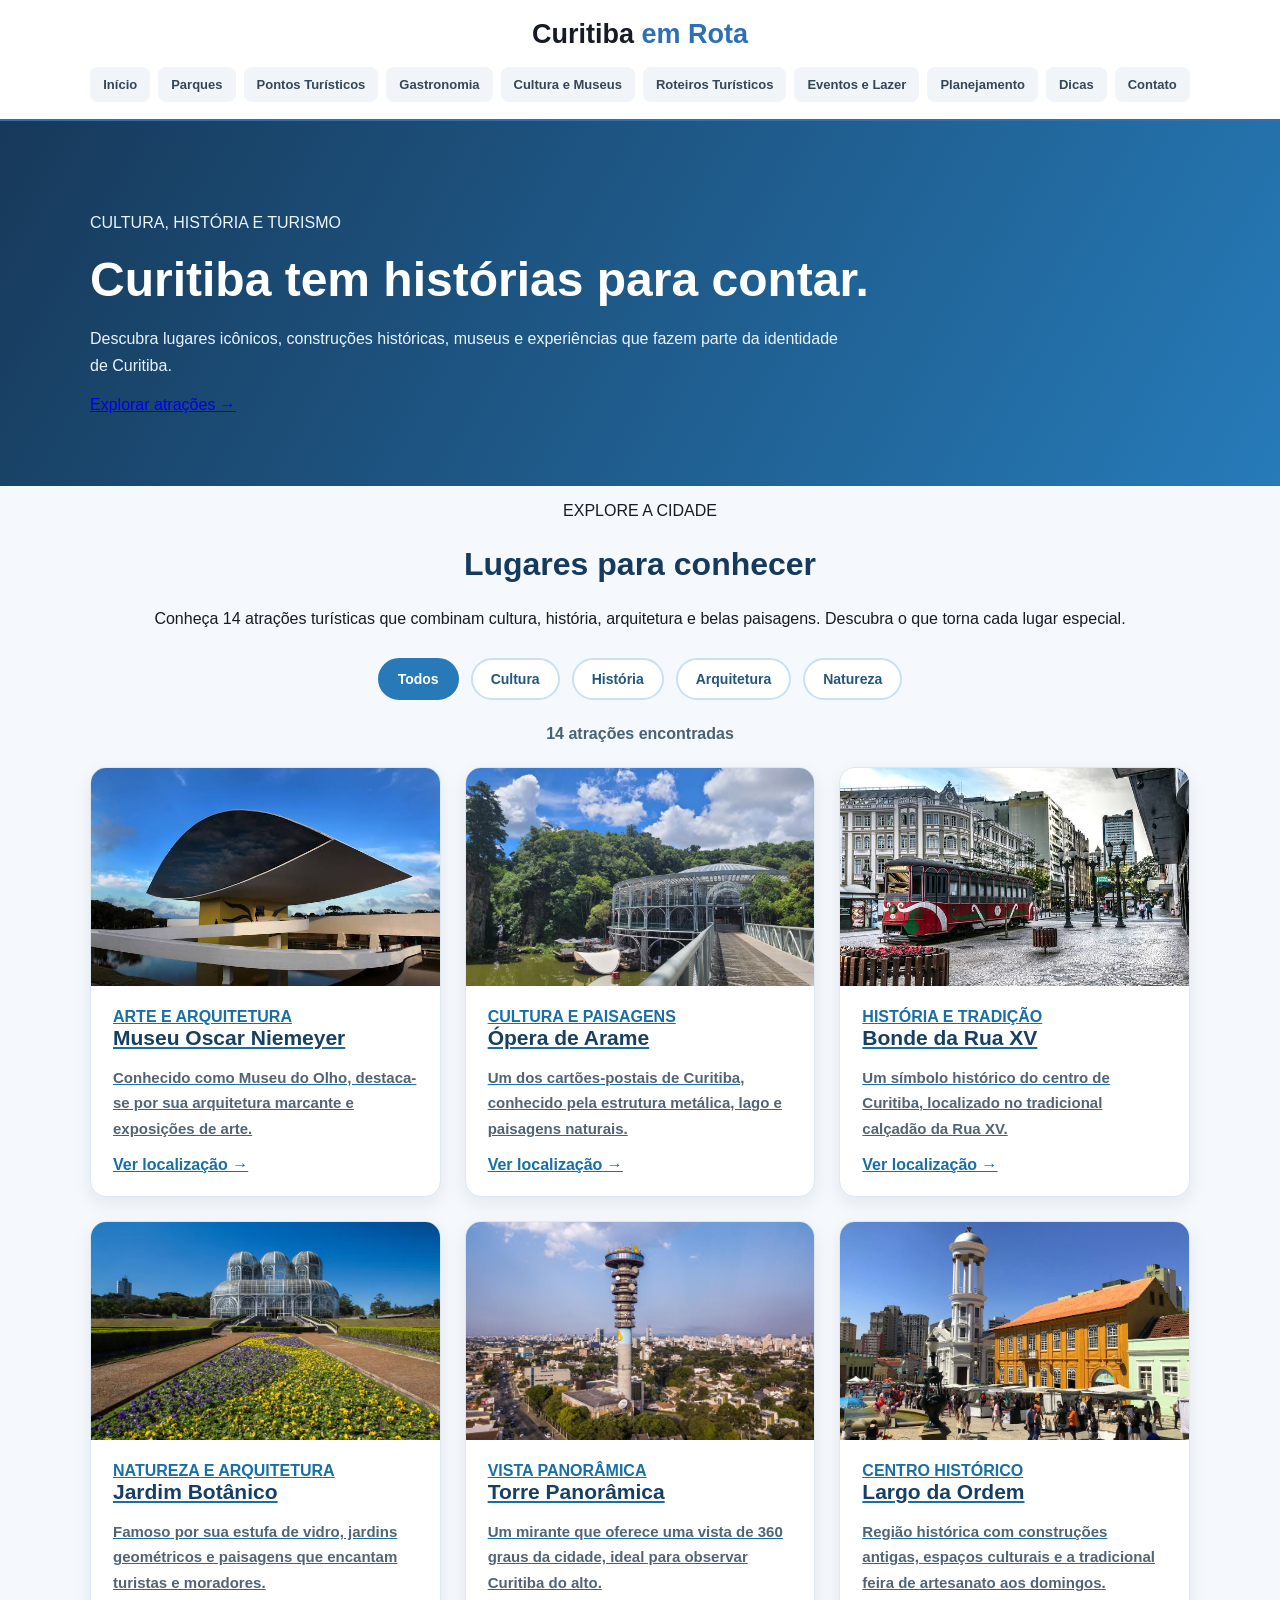
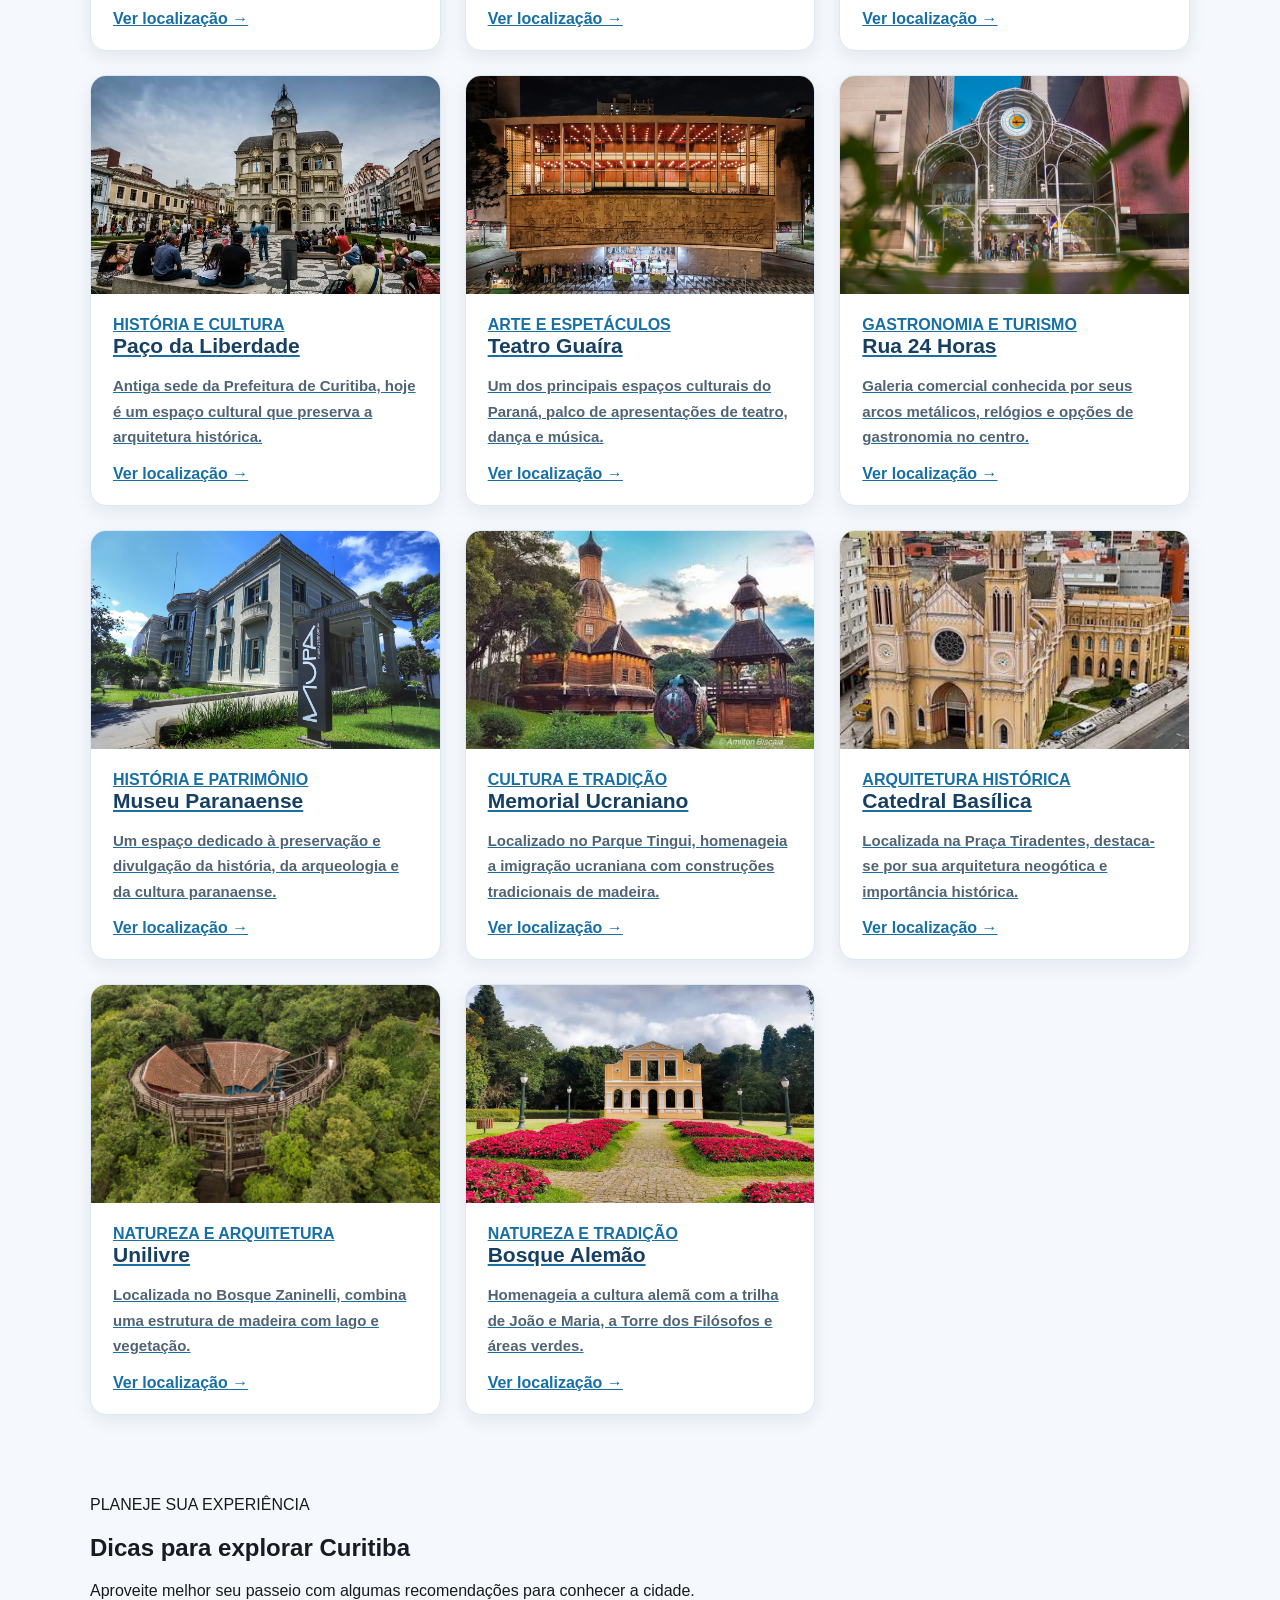
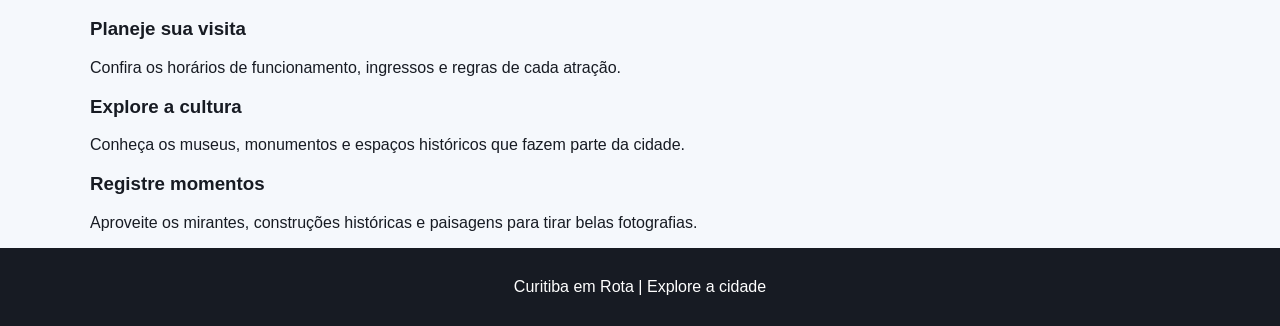
==== commit 5f1953b7: "Reformat HTML structure for pontos.turisticos.html" ====
--- a/Projeto Curitiba em Rota.2026 - Copia/HTML/pontos.turisticos.html
+++ b/Projeto Curitiba em Rota.2026 - Copia/HTML/pontos.turisticos.html
@@ -25,7 +25,7 @@
             <nav class="menu" aria-label="Menu principal">
                 <a href="index.html">Início</a>
                 <a href="parques.html">Parques</a>
-                <a href="pontos.turisticos.html" aria-current="page">Pontos Turísticos</a>
+                <a href="pontos.turisticos.html" aria-current="btn-explorar-pontos">Pontos Turísticos</a>
                 <a href="gastronomia.html">Gastronomia</a>
                 <a href="cultura.html">Cultura e Museus</a>
                 <a href="roteiros.html">Roteiros Turísticos</a>
@@ -448,4 +448,4 @@
     </footer>
 
 </body>
-</html>+</html>
